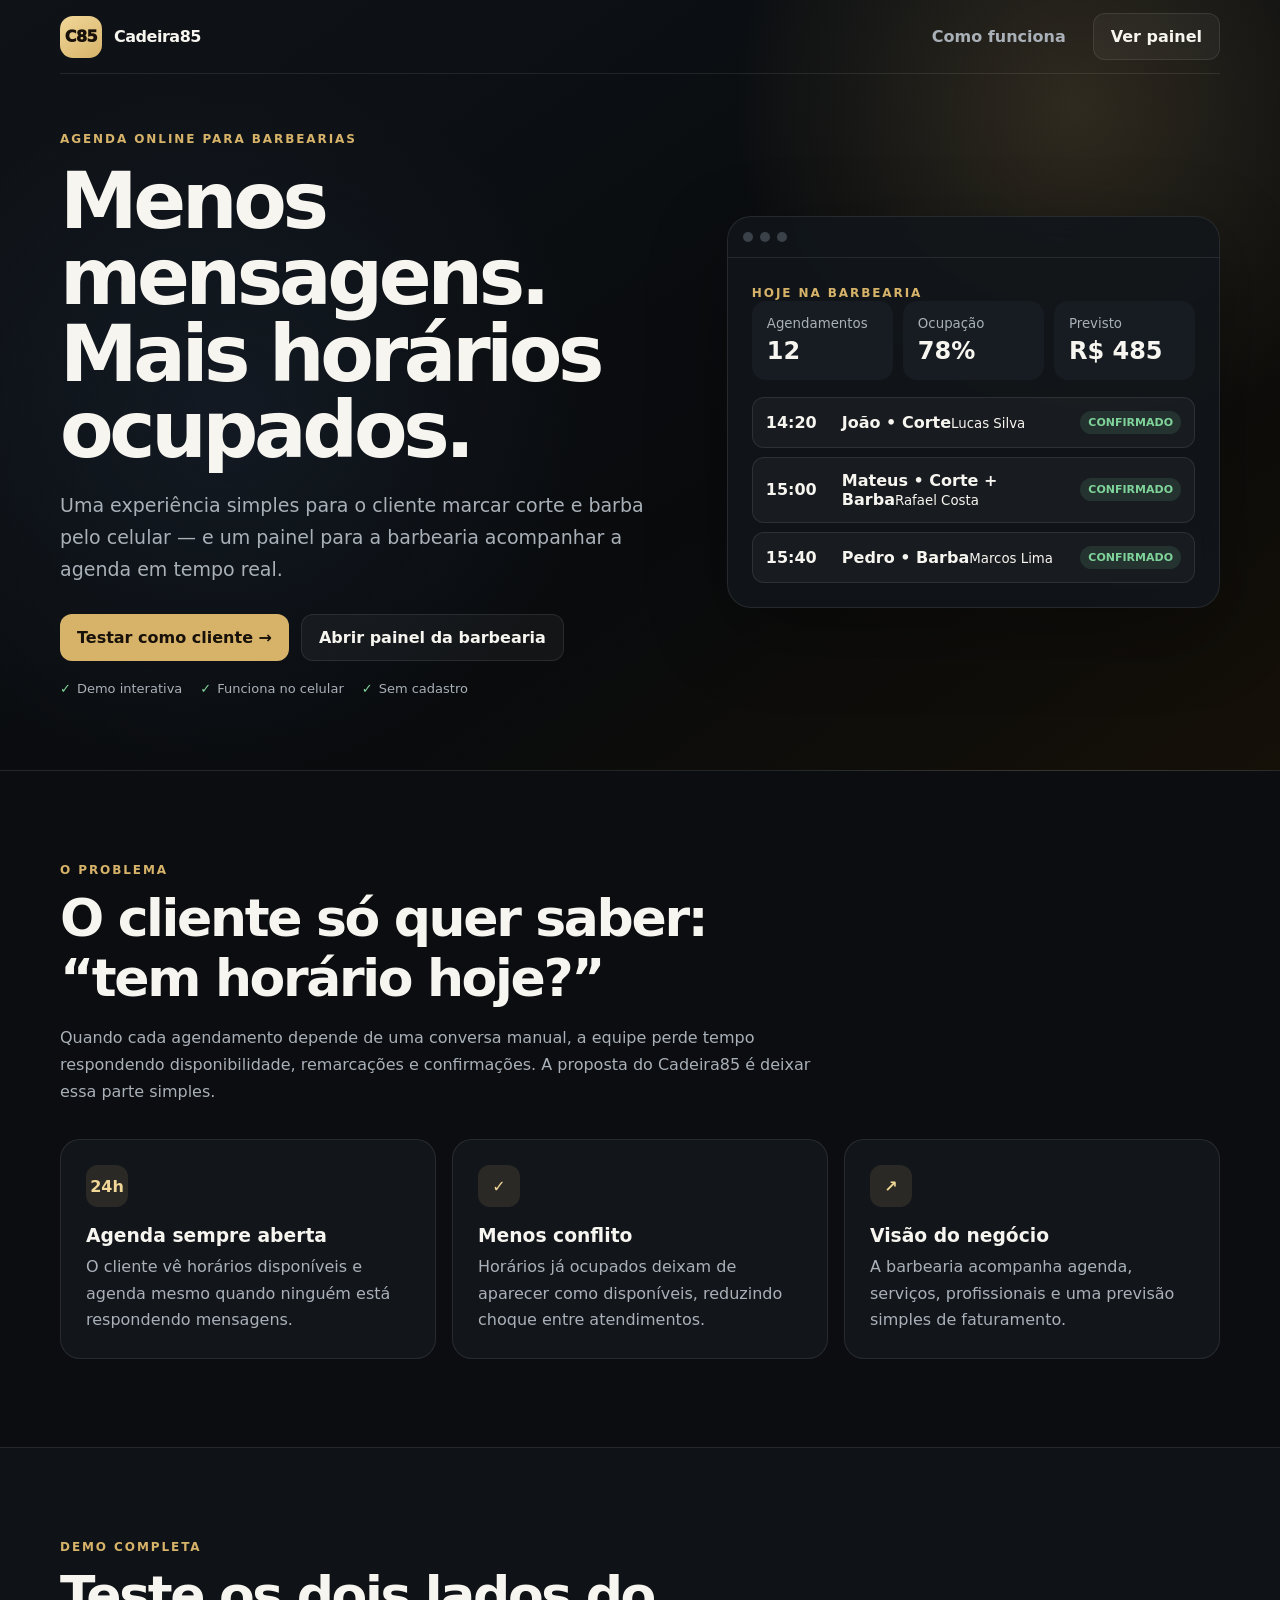
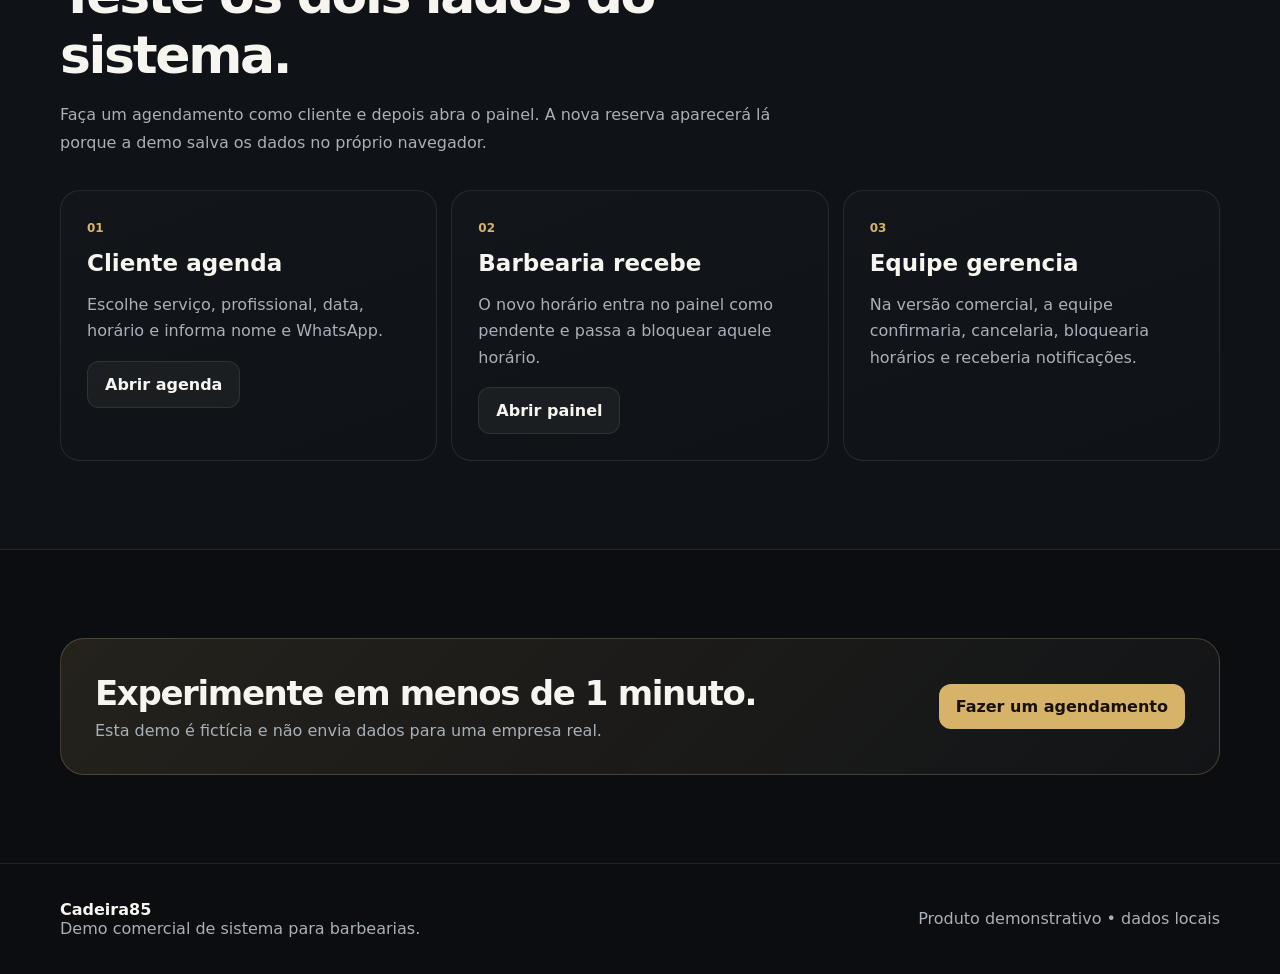
==== index.html @ 16b316a3 "Primeira versão da demo do cadeira85" ====
<!doctype html>
<html lang="pt-BR">
<head>
  <meta charset="utf-8"><meta name="viewport" content="width=device-width,initial-scale=1">
  <meta name="theme-color" content="#0b0d10"><title>Cadeira85 — Demo de agendamento para barbearias</title>
  <meta name="description" content="Demonstração de sistema de agendamento e gestão para barbearias.">
  <link rel="stylesheet" href="styles.css">
</head>
<body>
  <header class="hero">
    <nav class="topbar container">
      <a class="brand" href="index.html"><span class="brand-mark">C85</span><span>Cadeira85</span></a>
      <div class="nav-actions">
        <a class="btn btn-ghost desktop-only" href="#como-funciona">Como funciona</a>
        <a class="btn btn-secondary" href="painel.html">Ver painel</a>
      </div>
    </nav>
    <div class="hero-grid container">
      <div class="hero-copy">
        <span class="eyebrow">AGENDA ONLINE PARA BARBEARIAS</span>
        <h1>Menos mensagens. Mais horários ocupados.</h1>
        <p>Uma experiência simples para o cliente marcar corte e barba pelo celular — e um painel para a barbearia acompanhar a agenda em tempo real.</p>
        <div class="hero-ctas">
          <a class="btn btn-primary" href="agendar.html">Testar como cliente →</a>
          <a class="btn btn-secondary" href="painel.html">Abrir painel da barbearia</a>
        </div>
        <div class="microcopy"><span>Demo interativa</span><span>Funciona no celular</span><span>Sem cadastro</span></div>
      </div>
      <div class="mock-window" aria-label="Prévia do painel">
        <div class="window-head"><span class="dot"></span><span class="dot"></span><span class="dot"></span></div>
        <div class="mock-body">
          <span class="eyebrow">HOJE NA BARBEARIA</span>
          <div class="mock-kpis">
            <div class="mock-kpi"><small>Agendamentos</small><strong>12</strong></div>
            <div class="mock-kpi"><small>Ocupação</small><strong>78%</strong></div>
            <div class="mock-kpi"><small>Previsto</small><strong>R$ 485</strong></div>
          </div>
          <div class="mock-list">
            <div class="mock-row"><strong>14:20</strong><div><strong>João • Corte</strong><small>Lucas Silva</small></div><span class="pill">CONFIRMADO</span></div>
            <div class="mock-row"><strong>15:00</strong><div><strong>Mateus • Corte + Barba</strong><small>Rafael Costa</small></div><span class="pill">CONFIRMADO</span></div>
            <div class="mock-row"><strong>15:40</strong><div><strong>Pedro • Barba</strong><small>Marcos Lima</small></div><span class="pill">CONFIRMADO</span></div>
          </div>
        </div>
      </div>
    </div>
  </header>

  <main>
    <section class="section container">
      <div class="section-head"><span class="eyebrow">O PROBLEMA</span><h2>O cliente só quer saber: “tem horário hoje?”</h2><p>Quando cada agendamento depende de uma conversa manual, a equipe perde tempo respondendo disponibilidade, remarcações e confirmações. A proposta do Cadeira85 é deixar essa parte simples.</p></div>
      <div class="feature-grid">
        <article class="feature-card"><div class="feature-icon">24h</div><h3>Agenda sempre aberta</h3><p>O cliente vê horários disponíveis e agenda mesmo quando ninguém está respondendo mensagens.</p></article>
        <article class="feature-card"><div class="feature-icon">✓</div><h3>Menos conflito</h3><p>Horários já ocupados deixam de aparecer como disponíveis, reduzindo choque entre atendimentos.</p></article>
        <article class="feature-card"><div class="feature-icon">↗</div><h3>Visão do negócio</h3><p>A barbearia acompanha agenda, serviços, profissionais e uma previsão simples de faturamento.</p></article>
      </div>
    </section>

    <section class="section alt" id="como-funciona"><div class="container">
      <div class="section-head"><span class="eyebrow">DEMO COMPLETA</span><h2>Teste os dois lados do sistema.</h2><p>Faça um agendamento como cliente e depois abra o painel. A nova reserva aparecerá lá porque a demo salva os dados no próprio navegador.</p></div>
      <div class="steps">
        <article class="step-card"><span class="step-num">01</span><h3>Cliente agenda</h3><p>Escolhe serviço, profissional, data, horário e informa nome e WhatsApp.</p><a class="btn btn-secondary" href="agendar.html">Abrir agenda</a></article>
        <article class="step-card"><span class="step-num">02</span><h3>Barbearia recebe</h3><p>O novo horário entra no painel como pendente e passa a bloquear aquele horário.</p><a class="btn btn-secondary" href="painel.html">Abrir painel</a></article>
        <article class="step-card"><span class="step-num">03</span><h3>Equipe gerencia</h3><p>Na versão comercial, a equipe confirmaria, cancelaria, bloquearia horários e receberia notificações.</p></article>
      </div>
    </div></section>

    <section class="section container"><div class="cta-panel"><div><h2>Experimente em menos de 1 minuto.</h2><p>Esta demo é fictícia e não envia dados para uma empresa real.</p></div><a class="btn btn-primary" href="agendar.html">Fazer um agendamento</a></div></section>
  </main>
  <footer class="footer"><div class="container footer-row"><div><strong>Cadeira85</strong><div>Demo comercial de sistema para barbearias.</div></div><span>Produto demonstrativo • dados locais</span></div></footer>
</body>
</html>
---- styles.css ----
:root{
  --bg:#0b0d10; --panel:#12161b; --panel2:#171c22; --text:#f7f5ef; --muted:#a9b0b8;
  --accent:#d7b36a; --accent2:#f1d798; --success:#7fd39a; --danger:#ff8d8d; --line:rgba(255,255,255,.09);
  --shadow:0 24px 80px rgba(0,0,0,.3); --radius:20px;
}
*{box-sizing:border-box} html{scroll-behavior:smooth} body{margin:0;font-family:Inter,ui-sans-serif,system-ui,-apple-system,BlinkMacSystemFont,"Segoe UI",sans-serif;background:var(--bg);color:var(--text)}
a{color:inherit;text-decoration:none}button,input{font:inherit}.container{width:min(1160px,calc(100% - 32px));margin:auto}
.topbar{height:74px;display:flex;align-items:center;justify-content:space-between;border-bottom:1px solid var(--line);position:relative;z-index:4}
.brand{display:flex;gap:12px;align-items:center;font-weight:900;letter-spacing:-.03em}.brand-mark{width:42px;height:42px;border-radius:13px;display:grid;place-items:center;background:linear-gradient(145deg,var(--accent2),var(--accent));color:#17110a;font-weight:950}.nav-actions{display:flex;gap:10px;align-items:center}
.btn{border:0;border-radius:12px;padding:13px 17px;font-weight:800;cursor:pointer;transition:.18s ease;display:inline-flex;align-items:center;justify-content:center;gap:8px}.btn:hover{transform:translateY(-1px)}.btn-primary{background:var(--accent);color:#17110a}.btn-secondary{background:rgba(255,255,255,.045);border:1px solid var(--line);color:var(--text)}.btn-ghost{background:transparent;color:var(--muted)}.btn-danger{background:rgba(255,141,141,.12);color:#ffc1c1;border:1px solid rgba(255,141,141,.2)}.btn-small{padding:9px 12px;border-radius:10px;font-size:13px}.btn:disabled{opacity:.45;cursor:not-allowed;transform:none}
.hero{background:radial-gradient(circle at 84% 14%,rgba(215,179,106,.18),transparent 27%),radial-gradient(circle at 18% 55%,rgba(67,103,150,.13),transparent 32%),linear-gradient(145deg,#0f1318,#090b0d 60%,#151008);border-bottom:1px solid var(--line)}
.hero-grid{min-height:650px;display:grid;grid-template-columns:1.1fr .9fr;gap:64px;align-items:center;padding:54px 0 74px}.eyebrow{font-size:12px;letter-spacing:.16em;color:var(--accent);font-weight:900}.hero h1,.display-title{font-size:clamp(46px,6.6vw,78px);line-height:.98;letter-spacing:-.055em;margin:16px 0 20px;max-width:780px}.hero-copy p{font-size:19px;line-height:1.7;color:var(--muted);max-width:650px}.hero-ctas{display:flex;gap:12px;flex-wrap:wrap;margin-top:28px}.microcopy{display:flex;gap:18px;flex-wrap:wrap;color:var(--muted);font-size:13px;margin-top:20px}.microcopy span:before{content:'✓';color:var(--success);font-weight:900;margin-right:6px}
.mock-window{background:rgba(18,22,27,.88);border:1px solid var(--line);border-radius:24px;box-shadow:var(--shadow);overflow:hidden;backdrop-filter:blur(10px)}.window-head{display:flex;gap:7px;padding:15px;border-bottom:1px solid var(--line)}.dot{width:10px;height:10px;border-radius:50%;background:#3b4148}.mock-body{padding:24px}.mock-kpis{display:grid;grid-template-columns:repeat(3,1fr);gap:10px}.mock-kpi{padding:15px;background:var(--panel2);border-radius:14px}.mock-kpi small{color:var(--muted);display:block}.mock-kpi strong{font-size:24px;display:block;margin-top:6px}.mock-list{margin-top:17px;display:grid;gap:9px}.mock-row{display:grid;grid-template-columns:64px 1fr auto;gap:12px;align-items:center;padding:13px;background:rgba(255,255,255,.035);border:1px solid var(--line);border-radius:12px}.pill{font-size:11px;font-weight:900;border-radius:999px;padding:5px 8px;background:rgba(127,211,154,.12);color:var(--success)}
.section{padding:88px 0}.section.alt{background:#0f1216;border-top:1px solid var(--line);border-bottom:1px solid var(--line)}.section-head{max-width:760px;margin-bottom:34px}.section-head h2{font-size:clamp(32px,4.5vw,52px);letter-spacing:-.045em;margin:10px 0}.section-head p{color:var(--muted);line-height:1.7}.feature-grid{display:grid;grid-template-columns:repeat(3,1fr);gap:16px}.feature-card{background:var(--panel);border:1px solid var(--line);border-radius:var(--radius);padding:25px}.feature-icon{width:42px;height:42px;border-radius:12px;display:grid;place-items:center;background:rgba(215,179,106,.12);color:var(--accent2);font-weight:900}.feature-card h3{margin:18px 0 8px}.feature-card p{color:var(--muted);line-height:1.65;margin:0}.steps{display:grid;grid-template-columns:repeat(3,1fr);gap:14px}.step-card{padding:26px;border:1px solid var(--line);border-radius:var(--radius);background:linear-gradient(160deg,var(--panel),#0f1317)}.step-num{font-size:12px;color:var(--accent);font-weight:900}.step-card h3{font-size:23px;margin:14px 0 8px}.step-card p{color:var(--muted);line-height:1.65}.cta-panel{display:flex;align-items:center;justify-content:space-between;gap:30px;padding:34px;background:linear-gradient(135deg,rgba(215,179,106,.13),rgba(255,255,255,.03));border:1px solid rgba(215,179,106,.25);border-radius:24px}.cta-panel h2{margin:0 0 8px;font-size:34px;letter-spacing:-.04em}.cta-panel p{margin:0;color:var(--muted)}
.page-head{padding:40px 0 24px}.page-head h1{font-size:clamp(34px,5vw,52px);letter-spacing:-.045em;margin:9px 0}.page-head p{color:var(--muted);max-width:720px;line-height:1.6}
.booking-layout{display:grid;grid-template-columns:1fr 360px;gap:24px;align-items:start;padding-bottom:80px}.panel,.summary,.admin-card{background:var(--panel);border:1px solid var(--line);border-radius:var(--radius);box-shadow:var(--shadow)}.panel{padding:28px}.booking-step+.booking-step{border-top:1px solid var(--line);margin-top:30px;padding-top:28px}.step-title{display:flex;gap:11px;align-items:center;margin-bottom:16px}.step-title b{width:28px;height:28px;border-radius:50%;display:grid;place-items:center;background:var(--accent);color:#17110a}.step-title h2{font-size:18px;margin:0}.choice-grid{display:grid;grid-template-columns:repeat(2,1fr);gap:11px}.choice{border:1px solid transparent;background:var(--panel2);color:var(--text);border-radius:14px;padding:15px;text-align:left;cursor:pointer;transition:.16s}.choice:hover{border-color:rgba(215,179,106,.45)}.choice.active{border-color:var(--accent);box-shadow:0 0 0 2px rgba(215,179,106,.07) inset}.choice strong{display:block}.choice small{display:block;color:var(--muted);margin-top:6px;line-height:1.4}.choice .price{color:var(--accent2);font-weight:900;margin-top:10px}.barber-grid{display:grid;grid-template-columns:repeat(3,1fr);gap:11px}.barber{text-align:center}.avatar{width:55px;height:55px;border-radius:50%;display:grid;place-items:center;margin:0 auto 9px;background:#252b32;border:1px solid var(--line);color:var(--accent2);font-weight:900}.date-grid{display:grid;grid-template-columns:repeat(6,1fr);gap:9px}.date-choice{text-align:center;padding:12px 8px}.date-choice small{margin:0 0 5px}.time-grid{display:grid;grid-template-columns:repeat(5,1fr);gap:9px}.time-choice{text-align:center;padding:12px 8px}.choice.busy{opacity:.3;cursor:not-allowed;text-decoration:line-through}.input-grid{display:grid;grid-template-columns:1fr 1fr;gap:12px}.field label{display:block;font-size:13px;font-weight:800;margin-bottom:7px}.field input{width:100%;background:#0e1216;border:1px solid var(--line);color:var(--text);border-radius:12px;padding:13px;outline:none}.field input:focus{border-color:var(--accent)}.summary{position:sticky;top:18px;padding:24px}.summary h2{margin:7px 0 20px;font-size:24px}.summary-row{display:flex;justify-content:space-between;gap:20px;padding:13px 0;border-bottom:1px solid var(--line)}.summary-row span{color:var(--muted)}.summary-row strong{text-align:right}.summary-total{font-size:20px;border:0}.summary-total strong{color:var(--accent2)}.summary-note{font-size:12px;line-height:1.5;color:var(--muted);text-align:center;margin-top:12px}
.demo-banner{background:rgba(215,179,106,.09);border-bottom:1px solid rgba(215,179,106,.2);color:#e9d6b0;padding:10px 16px;text-align:center;font-size:13px}.footer{padding:36px 0;border-top:1px solid var(--line);color:var(--muted)}.footer-row{display:flex;justify-content:space-between;gap:25px;align-items:center}.footer strong{color:var(--text)}
.modal-backdrop{position:fixed;inset:0;z-index:30;background:rgba(0,0,0,.74);display:grid;place-items:center;padding:18px}.modal-backdrop[hidden]{display:none}.modal{width:min(480px,100%);background:#151a20;border:1px solid var(--line);border-radius:22px;padding:29px;text-align:center;box-shadow:var(--shadow)}.success-icon{width:64px;height:64px;border-radius:50%;display:grid;place-items:center;margin:0 auto 12px;background:rgba(127,211,154,.12);color:var(--success);font-size:28px;font-weight:900}.modal p{color:var(--muted);line-height:1.6}.modal-actions{display:grid;gap:9px;margin-top:20px}
.admin-shell{display:grid;grid-template-columns:230px 1fr;min-height:100vh}.sidebar{background:#0e1115;border-right:1px solid var(--line);padding:22px;position:sticky;top:0;height:100vh}.sidebar .brand{margin-bottom:35px}.side-nav{display:grid;gap:6px}.side-link{padding:11px 12px;border-radius:10px;color:var(--muted);font-weight:700}.side-link.active,.side-link:hover{background:rgba(255,255,255,.055);color:var(--text)}.admin-main{padding:28px}.admin-top{display:flex;justify-content:space-between;gap:20px;align-items:center;margin-bottom:24px}.admin-top h1{margin:0;font-size:31px;letter-spacing:-.035em}.admin-top p{margin:5px 0 0;color:var(--muted)}.kpi-grid{display:grid;grid-template-columns:repeat(4,1fr);gap:13px;margin-bottom:18px}.kpi{padding:20px;background:var(--panel);border:1px solid var(--line);border-radius:16px}.kpi span{font-size:13px;color:var(--muted)}.kpi strong{display:block;font-size:27px;margin-top:8px}.kpi small{display:block;margin-top:7px;color:var(--success)}.admin-grid{display:grid;grid-template-columns:1.5fr .8fr;gap:16px}.admin-card{padding:20px;box-shadow:none}.card-head{display:flex;align-items:center;justify-content:space-between;gap:15px;margin-bottom:15px}.card-head h2{font-size:18px;margin:0}.table-wrap{overflow:auto}table{border-collapse:collapse;width:100%;min-width:720px}th,td{text-align:left;padding:13px 10px;border-bottom:1px solid var(--line);font-size:13px}th{color:var(--muted);font-size:11px;text-transform:uppercase;letter-spacing:.08em}.status{font-size:11px;font-weight:900;border-radius:999px;padding:6px 8px;display:inline-block}.status.confirmado{background:rgba(127,211,154,.11);color:var(--success)}.status.pendente{background:rgba(215,179,106,.12);color:var(--accent2)}.status.cancelado{background:rgba(255,141,141,.1);color:var(--danger)}.actions{display:flex;gap:6px}.timeline{display:grid;gap:10px}.timeline-item{display:grid;grid-template-columns:52px 1fr;gap:12px;padding:13px;background:rgba(255,255,255,.035);border-radius:12px}.timeline-item time{font-weight:900;color:var(--accent2)}.timeline-item strong{display:block}.timeline-item small{display:block;color:var(--muted);margin-top:4px}.empty{padding:28px;text-align:center;color:var(--muted)}
.toast{position:fixed;right:18px;bottom:18px;background:#1b2229;border:1px solid var(--line);padding:13px 16px;border-radius:12px;box-shadow:var(--shadow);z-index:50}.toast[hidden]{display:none}
@media(max-width:920px){.hero-grid,.booking-layout,.admin-grid{grid-template-columns:1fr}.hero-grid{min-height:auto;padding:70px 0}.feature-grid,.steps{grid-template-columns:1fr 1fr}.summary{position:static}.admin-shell{display:block}.sidebar{height:auto;position:static;border-right:0;border-bottom:1px solid var(--line);padding:14px 16px}.sidebar .brand{margin:0}.side-nav{display:none}.admin-main{padding:20px 16px}.kpi-grid{grid-template-columns:1fr 1fr}}
@media(max-width:640px){.nav-actions .desktop-only{display:none}.hero h1,.display-title{font-size:45px}.feature-grid,.steps,.choice-grid,.barber-grid,.input-grid{grid-template-columns:1fr}.date-grid{grid-template-columns:repeat(3,1fr)}.time-grid{grid-template-columns:repeat(3,1fr)}.panel{padding:19px}.cta-panel,.footer-row,.admin-top{align-items:flex-start;flex-direction:column}.kpi-grid{grid-template-columns:1fr 1fr}.mock-kpis{grid-template-columns:1fr}.mock-row{grid-template-columns:54px 1fr}.mock-row .pill{display:none}}
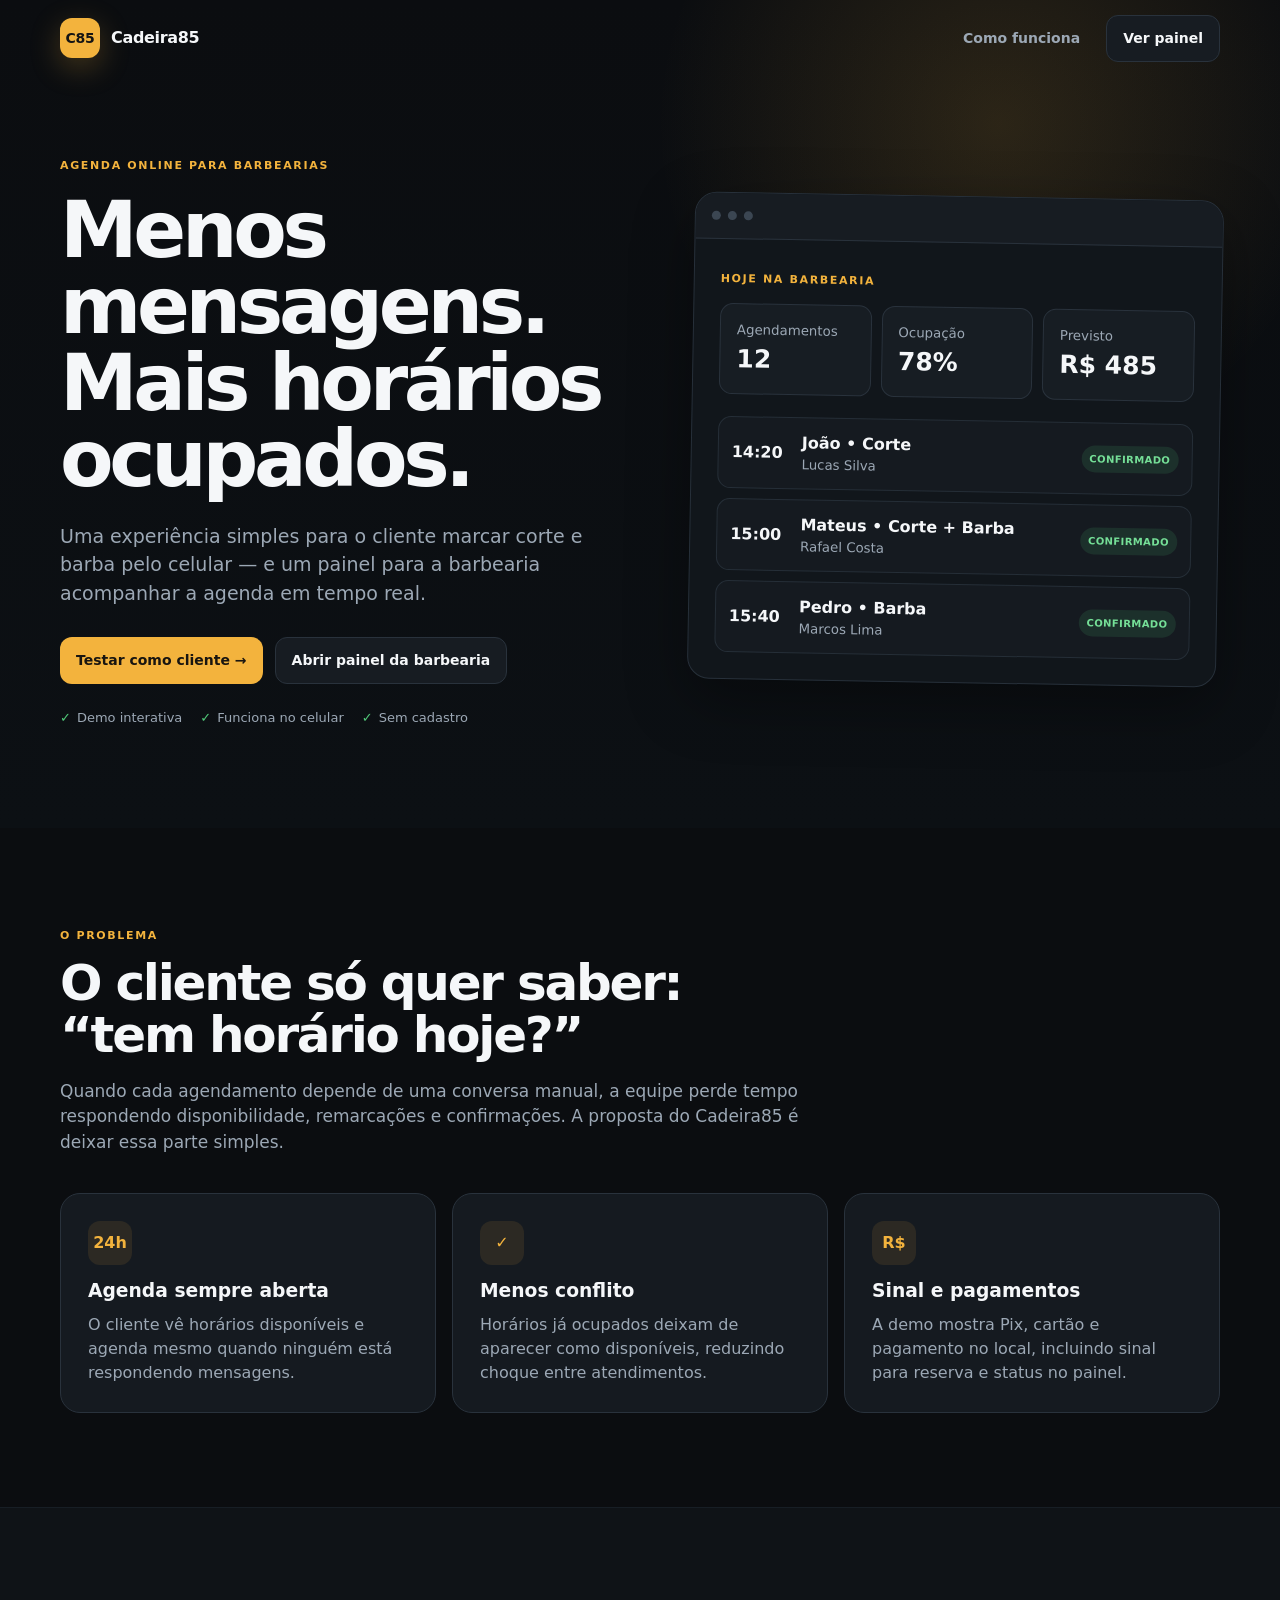
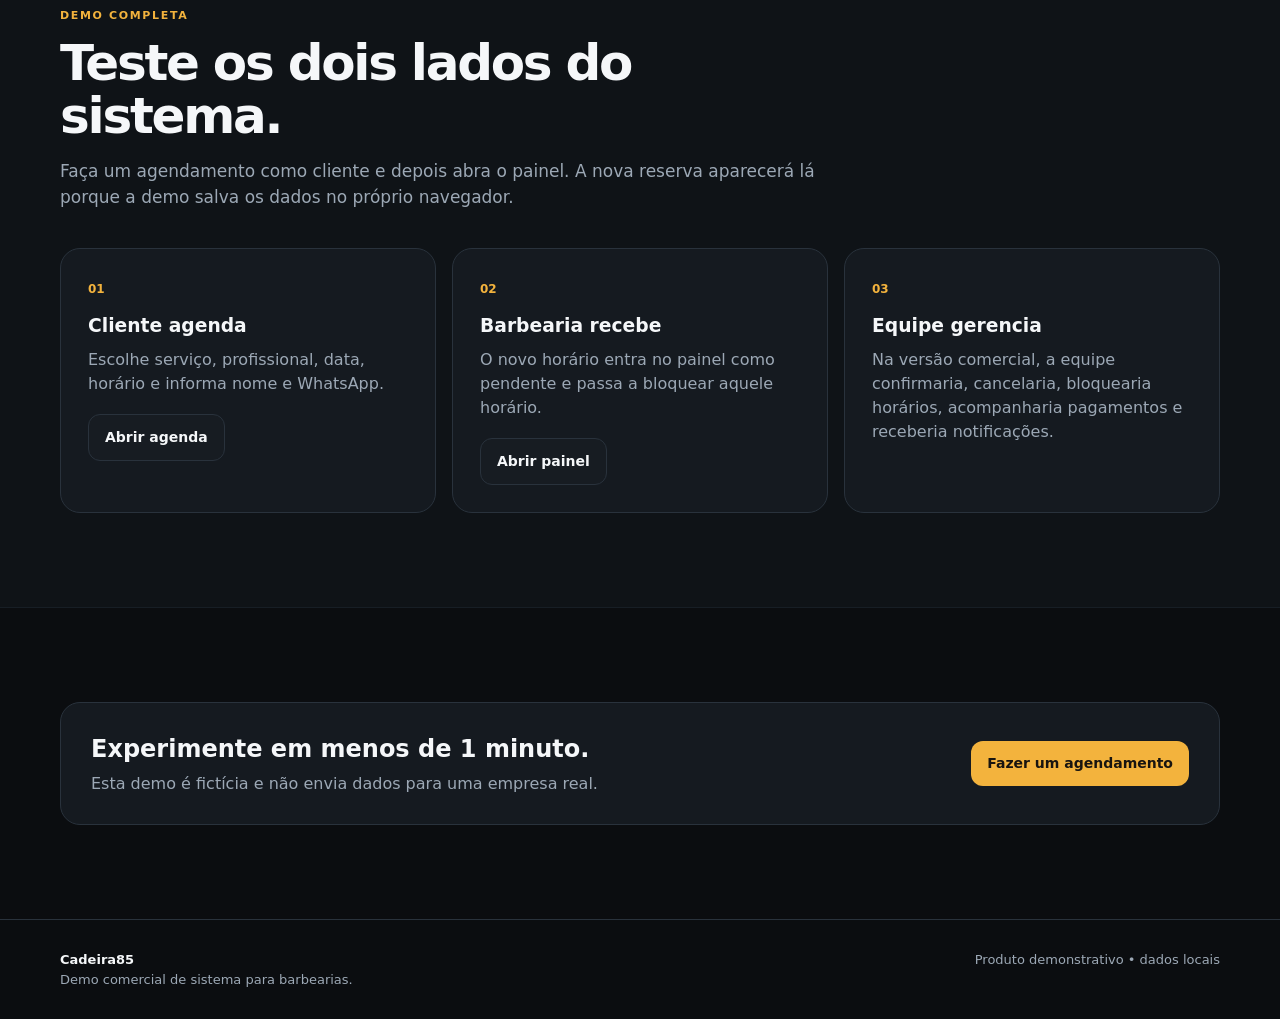
==== commit 07b8b174: "Adicionano simulação de métodos de pagamento" ====
--- a/index.html
+++ b/index.html
@@ -51,7 +51,7 @@
       <div class="feature-grid">
         <article class="feature-card"><div class="feature-icon">24h</div><h3>Agenda sempre aberta</h3><p>O cliente vê horários disponíveis e agenda mesmo quando ninguém está respondendo mensagens.</p></article>
         <article class="feature-card"><div class="feature-icon">✓</div><h3>Menos conflito</h3><p>Horários já ocupados deixam de aparecer como disponíveis, reduzindo choque entre atendimentos.</p></article>
-        <article class="feature-card"><div class="feature-icon">↗</div><h3>Visão do negócio</h3><p>A barbearia acompanha agenda, serviços, profissionais e uma previsão simples de faturamento.</p></article>
+        <article class="feature-card"><div class="feature-icon">R$</div><h3>Sinal e pagamentos</h3><p>A demo mostra Pix, cartão e pagamento no local, incluindo sinal para reserva e status no painel.</p></article>
       </div>
     </section>
 
@@ -60,7 +60,7 @@
       <div class="steps">
         <article class="step-card"><span class="step-num">01</span><h3>Cliente agenda</h3><p>Escolhe serviço, profissional, data, horário e informa nome e WhatsApp.</p><a class="btn btn-secondary" href="agendar.html">Abrir agenda</a></article>
         <article class="step-card"><span class="step-num">02</span><h3>Barbearia recebe</h3><p>O novo horário entra no painel como pendente e passa a bloquear aquele horário.</p><a class="btn btn-secondary" href="painel.html">Abrir painel</a></article>
-        <article class="step-card"><span class="step-num">03</span><h3>Equipe gerencia</h3><p>Na versão comercial, a equipe confirmaria, cancelaria, bloquearia horários e receberia notificações.</p></article>
+        <article class="step-card"><span class="step-num">03</span><h3>Equipe gerencia</h3><p>Na versão comercial, a equipe confirmaria, cancelaria, bloquearia horários, acompanharia pagamentos e receberia notificações.</p></article>
       </div>
     </div></section>
 
--- a/styles.css
+++ b/styles.css
@@ -1,22 +1,15 @@
 :root{
-  --bg:#0b0d10; --panel:#12161b; --panel2:#171c22; --text:#f7f5ef; --muted:#a9b0b8;
-  --accent:#d7b36a; --accent2:#f1d798; --success:#7fd39a; --danger:#ff8d8d; --line:rgba(255,255,255,.09);
-  --shadow:0 24px 80px rgba(0,0,0,.3); --radius:20px;
+  --bg:#0b0d10;--bg2:#11151a;--card:#151a20;--card2:#1b222a;--text:#f5f7f9;--muted:#9ca8b5;
+  --line:#29323c;--accent:#f3b33d;--accent2:#ffd37c;--success:#50c878;--danger:#ef6a6a;--info:#67b7ff;
+  --shadow:0 20px 60px rgba(0,0,0,.35);--radius:20px
 }
-*{box-sizing:border-box} html{scroll-behavior:smooth} body{margin:0;font-family:Inter,ui-sans-serif,system-ui,-apple-system,BlinkMacSystemFont,"Segoe UI",sans-serif;background:var(--bg);color:var(--text)}
-a{color:inherit;text-decoration:none}button,input{font:inherit}.container{width:min(1160px,calc(100% - 32px));margin:auto}
-.topbar{height:74px;display:flex;align-items:center;justify-content:space-between;border-bottom:1px solid var(--line);position:relative;z-index:4}
-.brand{display:flex;gap:12px;align-items:center;font-weight:900;letter-spacing:-.03em}.brand-mark{width:42px;height:42px;border-radius:13px;display:grid;place-items:center;background:linear-gradient(145deg,var(--accent2),var(--accent));color:#17110a;font-weight:950}.nav-actions{display:flex;gap:10px;align-items:center}
-.btn{border:0;border-radius:12px;padding:13px 17px;font-weight:800;cursor:pointer;transition:.18s ease;display:inline-flex;align-items:center;justify-content:center;gap:8px}.btn:hover{transform:translateY(-1px)}.btn-primary{background:var(--accent);color:#17110a}.btn-secondary{background:rgba(255,255,255,.045);border:1px solid var(--line);color:var(--text)}.btn-ghost{background:transparent;color:var(--muted)}.btn-danger{background:rgba(255,141,141,.12);color:#ffc1c1;border:1px solid rgba(255,141,141,.2)}.btn-small{padding:9px 12px;border-radius:10px;font-size:13px}.btn:disabled{opacity:.45;cursor:not-allowed;transform:none}
-.hero{background:radial-gradient(circle at 84% 14%,rgba(215,179,106,.18),transparent 27%),radial-gradient(circle at 18% 55%,rgba(67,103,150,.13),transparent 32%),linear-gradient(145deg,#0f1318,#090b0d 60%,#151008);border-bottom:1px solid var(--line)}
-.hero-grid{min-height:650px;display:grid;grid-template-columns:1.1fr .9fr;gap:64px;align-items:center;padding:54px 0 74px}.eyebrow{font-size:12px;letter-spacing:.16em;color:var(--accent);font-weight:900}.hero h1,.display-title{font-size:clamp(46px,6.6vw,78px);line-height:.98;letter-spacing:-.055em;margin:16px 0 20px;max-width:780px}.hero-copy p{font-size:19px;line-height:1.7;color:var(--muted);max-width:650px}.hero-ctas{display:flex;gap:12px;flex-wrap:wrap;margin-top:28px}.microcopy{display:flex;gap:18px;flex-wrap:wrap;color:var(--muted);font-size:13px;margin-top:20px}.microcopy span:before{content:'✓';color:var(--success);font-weight:900;margin-right:6px}
-.mock-window{background:rgba(18,22,27,.88);border:1px solid var(--line);border-radius:24px;box-shadow:var(--shadow);overflow:hidden;backdrop-filter:blur(10px)}.window-head{display:flex;gap:7px;padding:15px;border-bottom:1px solid var(--line)}.dot{width:10px;height:10px;border-radius:50%;background:#3b4148}.mock-body{padding:24px}.mock-kpis{display:grid;grid-template-columns:repeat(3,1fr);gap:10px}.mock-kpi{padding:15px;background:var(--panel2);border-radius:14px}.mock-kpi small{color:var(--muted);display:block}.mock-kpi strong{font-size:24px;display:block;margin-top:6px}.mock-list{margin-top:17px;display:grid;gap:9px}.mock-row{display:grid;grid-template-columns:64px 1fr auto;gap:12px;align-items:center;padding:13px;background:rgba(255,255,255,.035);border:1px solid var(--line);border-radius:12px}.pill{font-size:11px;font-weight:900;border-radius:999px;padding:5px 8px;background:rgba(127,211,154,.12);color:var(--success)}
-.section{padding:88px 0}.section.alt{background:#0f1216;border-top:1px solid var(--line);border-bottom:1px solid var(--line)}.section-head{max-width:760px;margin-bottom:34px}.section-head h2{font-size:clamp(32px,4.5vw,52px);letter-spacing:-.045em;margin:10px 0}.section-head p{color:var(--muted);line-height:1.7}.feature-grid{display:grid;grid-template-columns:repeat(3,1fr);gap:16px}.feature-card{background:var(--panel);border:1px solid var(--line);border-radius:var(--radius);padding:25px}.feature-icon{width:42px;height:42px;border-radius:12px;display:grid;place-items:center;background:rgba(215,179,106,.12);color:var(--accent2);font-weight:900}.feature-card h3{margin:18px 0 8px}.feature-card p{color:var(--muted);line-height:1.65;margin:0}.steps{display:grid;grid-template-columns:repeat(3,1fr);gap:14px}.step-card{padding:26px;border:1px solid var(--line);border-radius:var(--radius);background:linear-gradient(160deg,var(--panel),#0f1317)}.step-num{font-size:12px;color:var(--accent);font-weight:900}.step-card h3{font-size:23px;margin:14px 0 8px}.step-card p{color:var(--muted);line-height:1.65}.cta-panel{display:flex;align-items:center;justify-content:space-between;gap:30px;padding:34px;background:linear-gradient(135deg,rgba(215,179,106,.13),rgba(255,255,255,.03));border:1px solid rgba(215,179,106,.25);border-radius:24px}.cta-panel h2{margin:0 0 8px;font-size:34px;letter-spacing:-.04em}.cta-panel p{margin:0;color:var(--muted)}
-.page-head{padding:40px 0 24px}.page-head h1{font-size:clamp(34px,5vw,52px);letter-spacing:-.045em;margin:9px 0}.page-head p{color:var(--muted);max-width:720px;line-height:1.6}
-.booking-layout{display:grid;grid-template-columns:1fr 360px;gap:24px;align-items:start;padding-bottom:80px}.panel,.summary,.admin-card{background:var(--panel);border:1px solid var(--line);border-radius:var(--radius);box-shadow:var(--shadow)}.panel{padding:28px}.booking-step+.booking-step{border-top:1px solid var(--line);margin-top:30px;padding-top:28px}.step-title{display:flex;gap:11px;align-items:center;margin-bottom:16px}.step-title b{width:28px;height:28px;border-radius:50%;display:grid;place-items:center;background:var(--accent);color:#17110a}.step-title h2{font-size:18px;margin:0}.choice-grid{display:grid;grid-template-columns:repeat(2,1fr);gap:11px}.choice{border:1px solid transparent;background:var(--panel2);color:var(--text);border-radius:14px;padding:15px;text-align:left;cursor:pointer;transition:.16s}.choice:hover{border-color:rgba(215,179,106,.45)}.choice.active{border-color:var(--accent);box-shadow:0 0 0 2px rgba(215,179,106,.07) inset}.choice strong{display:block}.choice small{display:block;color:var(--muted);margin-top:6px;line-height:1.4}.choice .price{color:var(--accent2);font-weight:900;margin-top:10px}.barber-grid{display:grid;grid-template-columns:repeat(3,1fr);gap:11px}.barber{text-align:center}.avatar{width:55px;height:55px;border-radius:50%;display:grid;place-items:center;margin:0 auto 9px;background:#252b32;border:1px solid var(--line);color:var(--accent2);font-weight:900}.date-grid{display:grid;grid-template-columns:repeat(6,1fr);gap:9px}.date-choice{text-align:center;padding:12px 8px}.date-choice small{margin:0 0 5px}.time-grid{display:grid;grid-template-columns:repeat(5,1fr);gap:9px}.time-choice{text-align:center;padding:12px 8px}.choice.busy{opacity:.3;cursor:not-allowed;text-decoration:line-through}.input-grid{display:grid;grid-template-columns:1fr 1fr;gap:12px}.field label{display:block;font-size:13px;font-weight:800;margin-bottom:7px}.field input{width:100%;background:#0e1216;border:1px solid var(--line);color:var(--text);border-radius:12px;padding:13px;outline:none}.field input:focus{border-color:var(--accent)}.summary{position:sticky;top:18px;padding:24px}.summary h2{margin:7px 0 20px;font-size:24px}.summary-row{display:flex;justify-content:space-between;gap:20px;padding:13px 0;border-bottom:1px solid var(--line)}.summary-row span{color:var(--muted)}.summary-row strong{text-align:right}.summary-total{font-size:20px;border:0}.summary-total strong{color:var(--accent2)}.summary-note{font-size:12px;line-height:1.5;color:var(--muted);text-align:center;margin-top:12px}
-.demo-banner{background:rgba(215,179,106,.09);border-bottom:1px solid rgba(215,179,106,.2);color:#e9d6b0;padding:10px 16px;text-align:center;font-size:13px}.footer{padding:36px 0;border-top:1px solid var(--line);color:var(--muted)}.footer-row{display:flex;justify-content:space-between;gap:25px;align-items:center}.footer strong{color:var(--text)}
-.modal-backdrop{position:fixed;inset:0;z-index:30;background:rgba(0,0,0,.74);display:grid;place-items:center;padding:18px}.modal-backdrop[hidden]{display:none}.modal{width:min(480px,100%);background:#151a20;border:1px solid var(--line);border-radius:22px;padding:29px;text-align:center;box-shadow:var(--shadow)}.success-icon{width:64px;height:64px;border-radius:50%;display:grid;place-items:center;margin:0 auto 12px;background:rgba(127,211,154,.12);color:var(--success);font-size:28px;font-weight:900}.modal p{color:var(--muted);line-height:1.6}.modal-actions{display:grid;gap:9px;margin-top:20px}
-.admin-shell{display:grid;grid-template-columns:230px 1fr;min-height:100vh}.sidebar{background:#0e1115;border-right:1px solid var(--line);padding:22px;position:sticky;top:0;height:100vh}.sidebar .brand{margin-bottom:35px}.side-nav{display:grid;gap:6px}.side-link{padding:11px 12px;border-radius:10px;color:var(--muted);font-weight:700}.side-link.active,.side-link:hover{background:rgba(255,255,255,.055);color:var(--text)}.admin-main{padding:28px}.admin-top{display:flex;justify-content:space-between;gap:20px;align-items:center;margin-bottom:24px}.admin-top h1{margin:0;font-size:31px;letter-spacing:-.035em}.admin-top p{margin:5px 0 0;color:var(--muted)}.kpi-grid{display:grid;grid-template-columns:repeat(4,1fr);gap:13px;margin-bottom:18px}.kpi{padding:20px;background:var(--panel);border:1px solid var(--line);border-radius:16px}.kpi span{font-size:13px;color:var(--muted)}.kpi strong{display:block;font-size:27px;margin-top:8px}.kpi small{display:block;margin-top:7px;color:var(--success)}.admin-grid{display:grid;grid-template-columns:1.5fr .8fr;gap:16px}.admin-card{padding:20px;box-shadow:none}.card-head{display:flex;align-items:center;justify-content:space-between;gap:15px;margin-bottom:15px}.card-head h2{font-size:18px;margin:0}.table-wrap{overflow:auto}table{border-collapse:collapse;width:100%;min-width:720px}th,td{text-align:left;padding:13px 10px;border-bottom:1px solid var(--line);font-size:13px}th{color:var(--muted);font-size:11px;text-transform:uppercase;letter-spacing:.08em}.status{font-size:11px;font-weight:900;border-radius:999px;padding:6px 8px;display:inline-block}.status.confirmado{background:rgba(127,211,154,.11);color:var(--success)}.status.pendente{background:rgba(215,179,106,.12);color:var(--accent2)}.status.cancelado{background:rgba(255,141,141,.1);color:var(--danger)}.actions{display:flex;gap:6px}.timeline{display:grid;gap:10px}.timeline-item{display:grid;grid-template-columns:52px 1fr;gap:12px;padding:13px;background:rgba(255,255,255,.035);border-radius:12px}.timeline-item time{font-weight:900;color:var(--accent2)}.timeline-item strong{display:block}.timeline-item small{display:block;color:var(--muted);margin-top:4px}.empty{padding:28px;text-align:center;color:var(--muted)}
-.toast{position:fixed;right:18px;bottom:18px;background:#1b2229;border:1px solid var(--line);padding:13px 16px;border-radius:12px;box-shadow:var(--shadow);z-index:50}.toast[hidden]{display:none}
-@media(max-width:920px){.hero-grid,.booking-layout,.admin-grid{grid-template-columns:1fr}.hero-grid{min-height:auto;padding:70px 0}.feature-grid,.steps{grid-template-columns:1fr 1fr}.summary{position:static}.admin-shell{display:block}.sidebar{height:auto;position:static;border-right:0;border-bottom:1px solid var(--line);padding:14px 16px}.sidebar .brand{margin:0}.side-nav{display:none}.admin-main{padding:20px 16px}.kpi-grid{grid-template-columns:1fr 1fr}}
-@media(max-width:640px){.nav-actions .desktop-only{display:none}.hero h1,.display-title{font-size:45px}.feature-grid,.steps,.choice-grid,.barber-grid,.input-grid{grid-template-columns:1fr}.date-grid{grid-template-columns:repeat(3,1fr)}.time-grid{grid-template-columns:repeat(3,1fr)}.panel{padding:19px}.cta-panel,.footer-row,.admin-top{align-items:flex-start;flex-direction:column}.kpi-grid{grid-template-columns:1fr 1fr}.mock-kpis{grid-template-columns:1fr}.mock-row{grid-template-columns:54px 1fr}.mock-row .pill{display:none}}
+*{box-sizing:border-box}html{scroll-behavior:smooth}body{margin:0;background:var(--bg);color:var(--text);font-family:Inter,ui-sans-serif,system-ui,-apple-system,BlinkMacSystemFont,"Segoe UI",sans-serif;line-height:1.5}
+a{color:inherit;text-decoration:none}.container{width:min(1160px,calc(100% - 32px));margin:auto}.hero{min-height:720px;background:radial-gradient(circle at 78% 15%,rgba(243,179,61,.14),transparent 28%),linear-gradient(180deg,#0b0d10,#0c1014)}
+.topbar{height:76px;display:flex;align-items:center;justify-content:space-between}.brand{display:flex;gap:11px;align-items:center;font-weight:850;letter-spacing:-.02em}.brand-mark{display:grid;place-items:center;width:40px;height:40px;border-radius:12px;background:var(--accent);color:#141414;font-size:14px;box-shadow:0 9px 30px rgba(243,179,61,.25)}.nav-actions{display:flex;gap:10px;align-items:center}.btn{appearance:none;border:0;border-radius:12px;padding:12px 16px;font-weight:750;cursor:pointer;display:inline-flex;align-items:center;justify-content:center;gap:8px;transition:.2s transform,.2s background,.2s border-color;font-size:14px}.btn:hover{transform:translateY(-1px)}.btn-primary{background:var(--accent);color:#181510}.btn-primary:hover{background:var(--accent2)}.btn-secondary{background:#171c22;color:var(--text);border:1px solid var(--line)}.btn-ghost{background:transparent;color:var(--muted)}.btn-small{padding:9px 12px;font-size:13px}.btn-danger{background:rgba(239,106,106,.12);color:#ff9b9b;border:1px solid rgba(239,106,106,.25)}button:disabled{opacity:.45;cursor:not-allowed;transform:none!important}
+.hero-grid{display:grid;grid-template-columns:1.03fr .97fr;gap:70px;align-items:center;padding:76px 0 100px}.hero-copy h1{font-size:clamp(44px,6.6vw,78px);letter-spacing:-.055em;line-height:.98;margin:16px 0 24px;max-width:720px}.hero-copy>p{font-size:19px;color:var(--muted);max-width:650px}.eyebrow{font-size:11px;font-weight:900;letter-spacing:.15em;color:var(--accent)}.hero-ctas{display:flex;gap:12px;flex-wrap:wrap;margin:30px 0 24px}.microcopy{display:flex;gap:18px;color:var(--muted);font-size:13px;flex-wrap:wrap}.microcopy span:before{content:'✓';color:var(--success);margin-right:6px}
+.mock-window{background:#11161b;border:1px solid #27303a;border-radius:22px;box-shadow:var(--shadow);overflow:hidden;transform:rotate(1deg)}.window-head{height:46px;background:#171c22;border-bottom:1px solid var(--line);display:flex;align-items:center;gap:7px;padding:0 16px}.dot{width:9px;height:9px;border-radius:50%;background:#3b4652}.mock-body{padding:26px}.mock-kpis{display:grid;grid-template-columns:repeat(3,1fr);gap:10px;margin:14px 0 22px}.mock-kpi{padding:16px;background:#171d23;border:1px solid var(--line);border-radius:13px}.mock-kpi small,.mock-row small{display:block;color:var(--muted)}.mock-kpi strong{font-size:25px}.mock-list{display:grid;gap:10px}.mock-row{display:grid;grid-template-columns:58px 1fr auto;align-items:center;gap:12px;background:#151a20;padding:13px;border-radius:13px;border:1px solid #252e37}.pill,.status-badge{font-size:10px;font-weight:850;letter-spacing:.04em;padding:6px 8px;border-radius:999px;background:rgba(80,200,120,.12);color:#75df97;white-space:nowrap}.pill.pending,.status-badge.pending{background:rgba(243,179,61,.13);color:#ffd37c}.status-badge.cancelled{background:rgba(239,106,106,.12);color:#ff9a9a}.status-badge.payment{background:rgba(103,183,255,.12);color:#8dcbff}
+.section{padding:94px 0}.section.alt{background:#0f1317;border-top:1px solid #171e25;border-bottom:1px solid #171e25}.section-head{max-width:760px;margin-bottom:38px}.section-head h2,.page-head h1{font-size:clamp(34px,4vw,50px);letter-spacing:-.045em;line-height:1.05;margin:11px 0 14px}.section-head p,.page-head p{color:var(--muted);font-size:17px}.feature-grid,.steps{display:grid;grid-template-columns:repeat(3,1fr);gap:16px}.feature-card,.step-card,.panel,.summary,.admin-card,.kpi,.cta-panel{background:var(--card);border:1px solid var(--line);border-radius:var(--radius)}.feature-card,.step-card{padding:27px}.feature-card h3,.step-card h3{margin:12px 0 8px}.feature-card p,.step-card p{color:var(--muted);margin:0}.feature-icon{width:44px;height:44px;border-radius:12px;display:grid;place-items:center;background:rgba(243,179,61,.1);color:var(--accent);font-weight:900}.step-num{font-size:12px;color:var(--accent);font-weight:900}.step-card .btn{margin-top:18px}.cta-panel{padding:28px 30px;display:flex;align-items:center;justify-content:space-between;gap:20px}.cta-panel h2{margin:0 0 5px}.cta-panel p{color:var(--muted);margin:0}.footer{border-top:1px solid var(--line);padding:30px 0;color:var(--muted);font-size:13px}.footer-row{display:flex;justify-content:space-between;gap:30px}.footer strong{color:var(--text)}
+.demo-banner{padding:9px 14px;text-align:center;background:#2d230f;color:#f5cf7b;border-bottom:1px solid #5b471e;font-size:12px;font-weight:700}.page-head{padding:56px 0 28px}.booking-layout{display:grid;grid-template-columns:minmax(0,1fr) 355px;gap:22px;align-items:start;padding-bottom:80px}.panel{padding:8px 28px}.booking-step{padding:26px 0;border-bottom:1px solid var(--line)}.booking-step:last-child{border-bottom:0}.step-title{display:flex;align-items:center;gap:11px;margin-bottom:17px}.step-title b{width:29px;height:29px;border-radius:9px;background:rgba(243,179,61,.11);color:var(--accent);display:grid;place-items:center;font-size:13px}.step-title h2{font-size:20px;margin:0}.choice-grid{display:grid;grid-template-columns:repeat(2,1fr);gap:10px}.choice,.barber-choice,.date-choice,.time-choice,.payment-choice{border:1px solid var(--line);background:#11161b;color:var(--text);border-radius:14px;padding:14px;text-align:left;cursor:pointer;transition:.16s}.choice:hover,.barber-choice:hover,.date-choice:hover,.time-choice:hover,.payment-choice:hover{border-color:#465461}.choice.selected,.barber-choice.selected,.date-choice.selected,.time-choice.selected,.payment-choice.selected{border-color:var(--accent);box-shadow:0 0 0 2px rgba(243,179,61,.11);background:#1a1914}.choice strong,.payment-choice strong{display:block;margin-bottom:3px}.choice small,.payment-choice small{color:var(--muted)}.choice .price{display:block;color:var(--accent);font-weight:850;margin-top:6px}.barber-grid{display:grid;grid-template-columns:repeat(3,1fr);gap:10px}.barber-choice{text-align:center}.avatar{width:48px;height:48px;border-radius:50%;background:#222b34;margin:0 auto 9px;display:grid;place-items:center;font-weight:900;color:var(--accent)}.barber-choice small{color:var(--muted);display:block}.date-grid{display:grid;grid-template-columns:repeat(5,1fr);gap:8px}.date-choice{text-align:center;padding:12px 7px}.date-choice span{display:block;color:var(--muted);font-size:11px;text-transform:uppercase}.date-choice strong{display:block;font-size:18px}.time-grid{display:grid;grid-template-columns:repeat(4,1fr);gap:8px}.time-choice{text-align:center;padding:11px}.time-choice:disabled{opacity:.3;cursor:not-allowed}.input-grid{display:grid;grid-template-columns:1fr 1fr;gap:12px}.field label{font-size:12px;font-weight:800;display:block;margin-bottom:7px}.field input{width:100%;border:1px solid var(--line);background:#10151a;color:var(--text);border-radius:12px;padding:13px 14px;outline:none}.field input:focus{border-color:var(--accent)}.payment-grid{display:grid;grid-template-columns:repeat(3,1fr);gap:10px}.payment-choice{position:relative}.payment-tag{position:absolute;top:8px;right:8px;font-size:9px;border-radius:999px;padding:3px 6px;background:rgba(80,200,120,.13);color:#7dde9a;font-weight:850}.summary{position:sticky;top:18px;padding:24px}.summary h2{margin:8px 0 19px}.summary-row{display:flex;justify-content:space-between;gap:20px;padding:11px 0;border-bottom:1px solid var(--line);font-size:13px}.summary-row span{color:var(--muted)}.summary-row strong{text-align:right}.summary-total{font-size:16px;border-bottom:0;padding-top:16px}.summary-paynow{background:#10151a;border-radius:12px;padding:12px;margin-top:10px;border:1px solid var(--line)}.summary-paynow strong{color:var(--accent)}.summary-note{color:var(--muted);font-size:11px;line-height:1.45;margin-bottom:0}.modal-backdrop{position:fixed;inset:0;background:rgba(0,0,0,.72);display:grid;place-items:center;padding:20px;z-index:50}.modal-backdrop[hidden]{display:none}.modal{width:min(520px,100%);background:#151b21;border:1px solid var(--line);border-radius:22px;padding:28px;box-shadow:var(--shadow);max-height:90vh;overflow:auto}.modal h2{margin:10px 0 6px}.modal>p{color:var(--muted)}.success-icon{width:50px;height:50px;border-radius:50%;display:grid;place-items:center;background:rgba(80,200,120,.13);color:#76df98;font-size:25px;font-weight:900}.modal-actions{display:flex;gap:10px;margin-top:22px;flex-wrap:wrap}.payment-modal-head{display:flex;justify-content:space-between;gap:16px;align-items:start}.payment-amount{font-size:28px;font-weight:900;color:var(--accent)}.fake-qr{width:190px;height:190px;background:#fff;padding:12px;border-radius:12px;margin:20px auto;display:grid;grid-template-columns:repeat(15,1fr);gap:1px}.fake-qr i{background:#fff}.fake-qr i.on{background:#111}.pix-code{width:100%;white-space:nowrap;overflow:hidden;text-overflow:ellipsis;background:#10151a;border:1px solid var(--line);padding:12px;border-radius:10px;color:var(--muted);font-family:monospace}.safe-note{font-size:11px;color:var(--muted);border-left:3px solid var(--info);padding:8px 10px;background:rgba(103,183,255,.06);margin:14px 0}.card-grid{display:grid;grid-template-columns:1fr 1fr;gap:11px}.card-grid .full{grid-column:1/-1}
+.admin-shell{min-height:100vh;display:grid;grid-template-columns:230px 1fr}.sidebar{background:#101419;border-right:1px solid var(--line);padding:24px 18px;position:sticky;top:0;height:100vh}.side-nav{display:grid;gap:5px;margin-top:28px}.side-link{padding:11px 12px;border-radius:10px;color:var(--muted);font-size:13px}.side-link.active,.side-link:hover{background:#171d23;color:var(--text)}.admin-main{padding:28px;min-width:0}.admin-top{display:flex;justify-content:space-between;align-items:center;gap:20px;margin-bottom:24px}.admin-top h1{font-size:30px;margin:0}.admin-top p{color:var(--muted);margin:4px 0 0}.kpi-grid{display:grid;grid-template-columns:repeat(4,1fr);gap:12px;margin-bottom:18px}.kpi{padding:19px}.kpi span,.kpi small{display:block;color:var(--muted);font-size:12px}.kpi strong{font-size:27px;display:block;margin:5px 0}.admin-grid{display:grid;grid-template-columns:minmax(0,1.6fr) minmax(260px,.4fr);gap:16px}.admin-card{padding:21px;min-width:0}.card-head{display:flex;justify-content:space-between;gap:12px;align-items:center;margin-bottom:16px}.card-head h2{margin:4px 0 0;font-size:20px}.table-wrap{overflow-x:auto}table{border-collapse:collapse;width:100%;min-width:850px}th{text-align:left;color:var(--muted);font-size:10px;text-transform:uppercase;letter-spacing:.06em;padding:10px;border-bottom:1px solid var(--line)}td{padding:11px 10px;border-bottom:1px solid #222a32;font-size:12px}.action-row{display:flex;gap:6px}.icon-btn{border:1px solid var(--line);background:#11161b;color:var(--text);border-radius:8px;padding:7px 8px;cursor:pointer;font-size:11px}.timeline{display:grid;gap:9px}.timeline-item{display:grid;grid-template-columns:48px 1fr;gap:10px;align-items:start}.timeline-time{font-weight:850;color:var(--accent);font-size:12px}.timeline-body{border-left:2px solid #2a333d;padding-left:11px;padding-bottom:10px}.timeline-body strong{display:block;font-size:12px}.timeline-body small{color:var(--muted)}.empty{color:var(--muted);padding:24px 0;text-align:center}.toast{position:fixed;right:20px;bottom:20px;background:#202831;border:1px solid #36414c;color:#fff;padding:12px 15px;border-radius:12px;box-shadow:var(--shadow);font-size:13px}
+@media(max-width:950px){.hero-grid,.booking-layout,.admin-grid{grid-template-columns:1fr}.mock-window{transform:none}.summary{position:static}.kpi-grid{grid-template-columns:repeat(2,1fr)}.admin-shell{grid-template-columns:1fr}.sidebar{display:none}.admin-main{padding:18px}.admin-main .demo-banner{margin:-18px -18px 22px!important}.feature-grid,.steps{grid-template-columns:1fr}.hero{min-height:auto}.hero-grid{padding-top:40px}.payment-grid{grid-template-columns:1fr}}
+@media(max-width:650px){.container{width:min(100% - 22px,1160px)}.desktop-only{display:none}.topbar{height:68px}.brand span:last-child{display:none}.hero-grid{gap:35px;padding-bottom:60px}.hero-copy h1{font-size:44px}.mock-kpis{grid-template-columns:1fr}.mock-row{grid-template-columns:48px 1fr}.mock-row .pill{grid-column:2}.section{padding:64px 0}.booking-layout{padding-bottom:50px}.panel{padding:2px 15px}.choice-grid,.input-grid,.barber-grid{grid-template-columns:1fr 1fr}.date-grid{grid-template-columns:repeat(3,1fr)}.time-grid{grid-template-columns:repeat(3,1fr)}.summary{padding:19px}.admin-top{align-items:flex-start;flex-direction:column}.kpi-grid{grid-template-columns:1fr 1fr}.cta-panel,.footer-row{align-items:flex-start;flex-direction:column}.card-grid{grid-template-columns:1fr}.card-grid .full{grid-column:auto}}
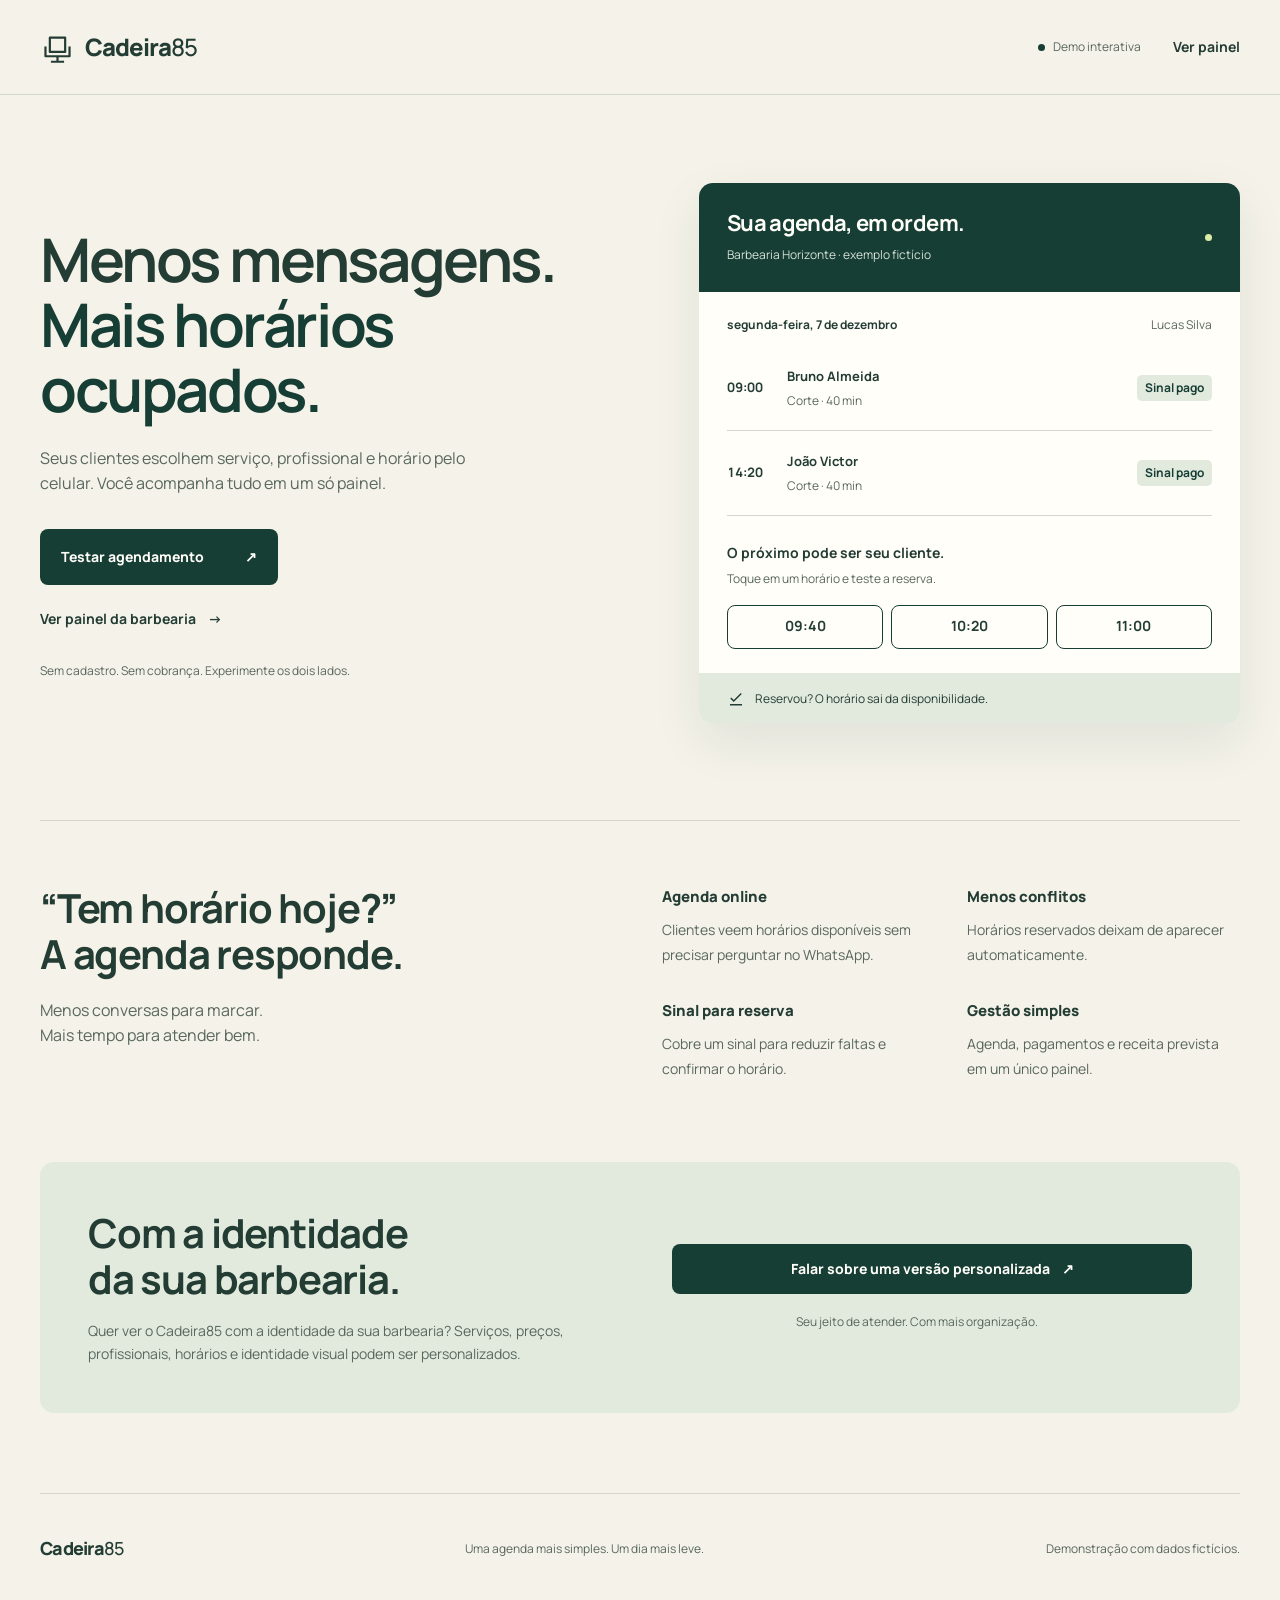
==== commit 9e07667e: "WIP: progresso parcial do redesign Cadeira85" ====
--- a/index.html
+++ b/index.html
@@ -1,71 +1,30 @@
 <!doctype html>
 <html lang="pt-BR">
 <head>
-  <meta charset="utf-8"><meta name="viewport" content="width=device-width,initial-scale=1">
-  <meta name="theme-color" content="#0b0d10"><title>Cadeira85 — Demo de agendamento para barbearias</title>
-  <meta name="description" content="Demonstração de sistema de agendamento e gestão para barbearias.">
+  <meta charset="utf-8">
+  <meta name="viewport" content="width=device-width, initial-scale=1">
+  <meta name="theme-color" content="#173e35">
+  <meta name="description" content="Cadeira85: agendamento e gestão para barbearias. Teste a demonstração interativa, sem cadastro e sem cobranças.">
+  <title>Menos mensagens. Mais horários ocupados — Cadeira85</title>
+  <link rel="icon" href="assets/favicon.svg" type="image/svg+xml">
+  <link rel="preload" href="assets/fonts/manrope.ttf" as="font" type="font/ttf" crossorigin>
   <link rel="stylesheet" href="styles.css">
 </head>
-<body>
-  <header class="hero">
-    <nav class="topbar container">
-      <a class="brand" href="index.html"><span class="brand-mark">C85</span><span>Cadeira85</span></a>
-      <div class="nav-actions">
-        <a class="btn btn-ghost desktop-only" href="#como-funciona">Como funciona</a>
-        <a class="btn btn-secondary" href="painel.html">Ver painel</a>
-      </div>
-    </nav>
-    <div class="hero-grid container">
-      <div class="hero-copy">
-        <span class="eyebrow">AGENDA ONLINE PARA BARBEARIAS</span>
-        <h1>Menos mensagens. Mais horários ocupados.</h1>
-        <p>Uma experiência simples para o cliente marcar corte e barba pelo celular — e um painel para a barbearia acompanhar a agenda em tempo real.</p>
-        <div class="hero-ctas">
-          <a class="btn btn-primary" href="agendar.html">Testar como cliente →</a>
-          <a class="btn btn-secondary" href="painel.html">Abrir painel da barbearia</a>
-        </div>
-        <div class="microcopy"><span>Demo interativa</span><span>Funciona no celular</span><span>Sem cadastro</span></div>
-      </div>
-      <div class="mock-window" aria-label="Prévia do painel">
-        <div class="window-head"><span class="dot"></span><span class="dot"></span><span class="dot"></span></div>
-        <div class="mock-body">
-          <span class="eyebrow">HOJE NA BARBEARIA</span>
-          <div class="mock-kpis">
-            <div class="mock-kpi"><small>Agendamentos</small><strong>12</strong></div>
-            <div class="mock-kpi"><small>Ocupação</small><strong>78%</strong></div>
-            <div class="mock-kpi"><small>Previsto</small><strong>R$ 485</strong></div>
-          </div>
-          <div class="mock-list">
-            <div class="mock-row"><strong>14:20</strong><div><strong>João • Corte</strong><small>Lucas Silva</small></div><span class="pill">CONFIRMADO</span></div>
-            <div class="mock-row"><strong>15:00</strong><div><strong>Mateus • Corte + Barba</strong><small>Rafael Costa</small></div><span class="pill">CONFIRMADO</span></div>
-            <div class="mock-row"><strong>15:40</strong><div><strong>Pedro • Barba</strong><small>Marcos Lima</small></div><span class="pill">CONFIRMADO</span></div>
-          </div>
-        </div>
-      </div>
-    </div>
-  </header>
-
-  <main>
-    <section class="section container">
-      <div class="section-head"><span class="eyebrow">O PROBLEMA</span><h2>O cliente só quer saber: “tem horário hoje?”</h2><p>Quando cada agendamento depende de uma conversa manual, a equipe perde tempo respondendo disponibilidade, remarcações e confirmações. A proposta do Cadeira85 é deixar essa parte simples.</p></div>
-      <div class="feature-grid">
-        <article class="feature-card"><div class="feature-icon">24h</div><h3>Agenda sempre aberta</h3><p>O cliente vê horários disponíveis e agenda mesmo quando ninguém está respondendo mensagens.</p></article>
-        <article class="feature-card"><div class="feature-icon">✓</div><h3>Menos conflito</h3><p>Horários já ocupados deixam de aparecer como disponíveis, reduzindo choque entre atendimentos.</p></article>
-        <article class="feature-card"><div class="feature-icon">R$</div><h3>Sinal e pagamentos</h3><p>A demo mostra Pix, cartão e pagamento no local, incluindo sinal para reserva e status no painel.</p></article>
-      </div>
-    </section>
-
-    <section class="section alt" id="como-funciona"><div class="container">
-      <div class="section-head"><span class="eyebrow">DEMO COMPLETA</span><h2>Teste os dois lados do sistema.</h2><p>Faça um agendamento como cliente e depois abra o painel. A nova reserva aparecerá lá porque a demo salva os dados no próprio navegador.</p></div>
-      <div class="steps">
-        <article class="step-card"><span class="step-num">01</span><h3>Cliente agenda</h3><p>Escolhe serviço, profissional, data, horário e informa nome e WhatsApp.</p><a class="btn btn-secondary" href="agendar.html">Abrir agenda</a></article>
-        <article class="step-card"><span class="step-num">02</span><h3>Barbearia recebe</h3><p>O novo horário entra no painel como pendente e passa a bloquear aquele horário.</p><a class="btn btn-secondary" href="painel.html">Abrir painel</a></article>
-        <article class="step-card"><span class="step-num">03</span><h3>Equipe gerencia</h3><p>Na versão comercial, a equipe confirmaria, cancelaria, bloquearia horários, acompanharia pagamentos e receberia notificações.</p></article>
-      </div>
-    </div></section>
-
-    <section class="section container"><div class="cta-panel"><div><h2>Experimente em menos de 1 minuto.</h2><p>Esta demo é fictícia e não envia dados para uma empresa real.</p></div><a class="btn btn-primary" href="agendar.html">Fazer um agendamento</a></div></section>
-  </main>
-  <footer class="footer"><div class="container footer-row"><div><strong>Cadeira85</strong><div>Demo comercial de sistema para barbearias.</div></div><span>Produto demonstrativo • dados locais</span></div></footer>
-</body>
-</html>
+<body class="landing"><a class="skip-link" href="#main">Pular para o conteúdo</a><header class="site-header"><nav class="container nav" aria-label="Navegação principal"><a class="brand" href="index.html" aria-label="Cadeira85, início"><svg class="brand-mark" viewBox="0 0 32 32" fill="none" aria-hidden="true"><path d="M9 7h14v13H9zM5 15v9h22v-9M16 24v5M10 29h12" stroke="currentColor" stroke-width="2" stroke-linejoin="round"/></svg>Cadeira<span>85</span></a><div class="nav-end"><span class="demo-label">Demo interativa</span><a class="text-link" href="painel.html">Ver painel</a></div></nav></header><main id="main">
+<section class="container hero">
+  <div class="hero-copy"><h1>Menos mensagens.<br><span>Mais horários ocupados.</span></h1>
+  <p>Seus clientes escolhem serviço, profissional e horário pelo celular. Você acompanha tudo em um só painel.</p>
+  <div class="hero-actions"><a class="btn primary" href="agendar.html">Testar agendamento <span aria-hidden="true">↗</span></a><a class="text-link" href="painel.html">Ver painel da barbearia <span aria-hidden="true">→</span></a></div>
+  <p class="fine-print">Sem cadastro. Sem cobrança. Experimente os dois lados.</p></div>
+  <section class="agenda-preview" aria-label="Prévia interativa da agenda">
+    <div class="preview-heading"><div><h2>Sua agenda, em ordem.</h2><p><span data-business>Barbearia Horizonte</span> · exemplo fictício</p></div><span class="live-dot" aria-hidden="true"></span></div>
+    <div class="preview-date"><strong id="previewDate">Próximos horários</strong><span>Lucas Silva</span></div>
+    <div id="previewBookings"><div class="preview-entry"><time>14:20</time><div><strong>João Victor</strong><span>Corte · 40 min</span></div><span class="badge signal_paid">Sinal pago</span></div>
+    <div class="preview-entry"><time>15:40</time><div><strong>Bruno Almeida</strong><span>Corte + Barba · 60 min</span></div><span class="badge confirmed">Confirmado</span></div>
+    </div><div class="preview-available"><div><strong>O próximo pode ser seu cliente.</strong><p>Toque em um horário e teste a reserva.</p></div><div id="previewSlots" class="preview-slots"></div></div>
+    <div class="preview-footer"><svg viewBox="0 0 24 24" fill="none" aria-hidden="true"><path d="m5 12 4 4L19 6M4 21h16" stroke="currentColor" stroke-width="2"/></svg>Reservou? O horário sai da disponibilidade.</div>
+  </section>
+</section>
+<section class="benefits container" aria-labelledby="benefitsTitle"><div class="benefits-intro"><h2 id="benefitsTitle">“Tem horário hoje?”<br>A agenda responde.</h2><p>Menos conversas para marcar.<br>Mais tempo para atender bem.</p></div><dl class="benefit-list"><div><dt>Agenda online</dt><dd>Clientes veem horários disponíveis sem precisar perguntar no WhatsApp.</dd></div><div><dt>Menos conflitos</dt><dd>Horários reservados deixam de aparecer automaticamente.</dd></div><div><dt>Sinal para reserva</dt><dd>Cobre um sinal para reduzir faltas e confirmar o horário.</dd></div><div><dt>Gestão simples</dt><dd>Agenda, pagamentos e receita prevista em um único painel.</dd></div></dl></section>
+<section class="container commercial"><div><h2>Com a identidade<br>da sua barbearia.</h2><p>Quer ver o Cadeira85 com a identidade da sua barbearia? Serviços, preços, profissionais, horários e identidade visual podem ser personalizados.</p></div><div class="commercial-action"><button class="btn primary" id="contactBtn">Falar sobre uma versão personalizada <span aria-hidden="true">↗</span></button><p>Seu jeito de atender. Com mais organização.</p><p id="contactNotice" class="notice" role="status" hidden>O contato comercial ainda não foi configurado nesta demonstração. Fale com quem compartilhou este link com você.</p></div></section>
+</main><footer class="container footer"><a class="brand" href="index.html">Cadeira<span>85</span></a><span>Uma agenda mais simples. Um dia mais leve.</span><small>Demonstração com dados fictícios.</small></footer><div id="toast" class="toast" role="status" hidden></div><script type="module" src="landing.js"></script></body></html>
--- a/styles.css
+++ b/styles.css
@@ -1,15 +1,1347 @@
-:root{
-  --bg:#0b0d10;--bg2:#11151a;--card:#151a20;--card2:#1b222a;--text:#f5f7f9;--muted:#9ca8b5;
-  --line:#29323c;--accent:#f3b33d;--accent2:#ffd37c;--success:#50c878;--danger:#ef6a6a;--info:#67b7ff;
-  --shadow:0 20px 60px rgba(0,0,0,.35);--radius:20px
+@font-face {
+  font-family:Manrope;
+  src:url('assets/fonts/manrope.ttf') format('truetype');
+  font-weight:200 800;
+  font-display:swap}
+
+:root {
+  --paper:#f4f2e9;
+  --surface:#fffef9;
+  --ink:#233c34;
+  --muted:#59675d;
+  --green:#173e35;
+  --green-hover:#265448;
+  --soft-green:#e2eade;
+  --line:#d4d8cc;
+  --lime:#dceba5;
+  --rust:#8e472a;
+  --warning-bg:#f8e9cd;
+  --danger:#a13030;
+  --danger-bg:#fbe9e5;
+  --white:#fffef9;
+  --radius:14px;
+  --small-radius:8px;
+  --shadow:0 18px 50px #173e3515;
+  --space-1:4px;
+  --space-2:8px;
+  --space-3:12px;
+  --space-4:16px;
+  --space-5:24px;
+  --space-6:32px;
+  --space-7:48px;
+  --space-8:64px;
+  --space-9:96px;
+  --font-body:Manrope,sans-serif;
+  --font-small:.75rem;
+  --font-body-size:1rem;
+  --ease:cubic-bezier(.16,1,.3,1);
+  color-scheme:light}
+
+* {
+  box-sizing:border-box}
+body {
+  margin:0;
+  background:var(--paper);
+  color:var(--ink);
+  font-family:var(--font-body);
+  font-size:var(--space-4);
+  line-height:1.6;
+  -webkit-font-smoothing:antialiased}
+button,input,select {
+  font:inherit}
+button,a,input,select,summary {
+  -webkit-tap-highlight-color:transparent}
+button,a {
+  touch-action:manipulation}
+a {
+  color:inherit;
+  text-decoration:none}
+button {
+  color:inherit}
+button:not(:disabled),summary {
+  cursor:pointer}
+button:disabled {
+  cursor:not-allowed}
+button {
+  border:0}
+h1,h2,h3,p {
+  margin:0}
+h1,h2,h3 {
+  line-height:1.16;
+  letter-spacing:-.03em;
+  text-wrap:balance}
+h1 {
+  font-size:2.25rem}
+h2 {
+  font-size:1.5rem}
+h3 {
+  font-size:1rem}
+p {
+  max-width:70ch}
+svg {
+  display:block;
+  width:var(--space-5);
+  height:var(--space-5);
+  flex-shrink:0}
+::selection {
+  background:var(--green);
+  color:var(--white)}
+:focus-visible {
+  outline:3px solid var(--rust);
+  outline-offset:4px}
+input {
+  caret-color:var(--green)}
+html {
+  scrollbar-color:var(--muted) var(--paper);
+  scroll-padding-top:var(--space-5)}
+a {
+  text-underline-offset:5px}
+[hidden] {
+  display:none!important}
+.container {
+  width:min(1200px,calc(100% - var(--space-8)));
+  margin-inline:auto}
+.site-header {
+  border-bottom:1px solid var(--line)}
+.nav {
+  display:flex;
+  align-items:center;
+  justify-content:space-between;
+  gap:20px;
+  min-height:94px}
+.brand {
+  display:inline-flex;
+  min-height:44px;
+  align-items:center;
+  font-size:1.5rem;
+  font-weight:800;
+  letter-spacing:-.04em;
+  white-space:nowrap}
+.brand>span {
+  font-weight:500}
+.brand-mark {
+  width:35px;
+  height:35px;
+  margin-right:10px}
+.nav-end {
+  display:flex;
+  align-items:center;
+  gap:var(--space-6)}
+.demo-label {
+  font-size:var(--font-small);
+  color:var(--muted);
+  display:flex;
+  gap:var(--space-2);
+  align-items:center}
+.demo-label:before,.live-dot {
+  content:'';
+  width:7px;
+  height:7px;
+  border-radius:50%;
+  background:var(--green);
+  flex-shrink:0}
+.text-link {
+  display:inline-flex;
+  gap:var(--space-3);
+  align-items:center;
+  min-height:44px;
+  background:transparent;
+  padding:0;
+  font-weight:700;
+  font-size:.875rem}
+.text-link:hover {
+  text-decoration:underline}
+.btn {
+  display:inline-flex;
+  align-items:center;
+  justify-content:center;
+  gap:20px;
+  min-height:50px;
+  padding:13px 21px;
+  border-radius:var(--small-radius);
+  font-size:.875rem;
+  font-weight:750;
+  line-height:1.5;
+  text-align:center;
+  transition:background-color .18s var(--ease),transform .18s var(--ease)}
+.btn:active {
+  transform:translateY(1px)}
+.primary {
+  background:var(--green);
+  color:var(--white)}
+.primary:hover {
+  background:var(--green-hover)}
+.secondary {
+  background:transparent;
+  border:1px solid var(--line)}
+.secondary:hover {
+  background:var(--soft-green)}
+.danger {
+  background:var(--danger);
+  color:var(--white)}
+.btn:disabled {
+  background:var(--line);
+  color:var(--muted)}
+.skip-link {
+  clip-path:inset(50%);
+  width:1px;
+  height:1px;
+  overflow:hidden;
+  position:fixed;
+  left:var(--space-4);
+  top:-80px;
+  z-index:100;
+  background:var(--white);
+  padding:var(--space-3)}
+.skip-link:focus {
+  clip-path:none;
+  width:auto;
+  height:auto;
+  overflow:visible;
+  top:var(--space-3)}
+.fine-print,.demo-note {
+  font-size:var(--font-small);
+  color:var(--muted)}
+.notice {
+  padding:var(--space-4);
+  background:var(--soft-green);
+  border-radius:var(--small-radius);
+  font-size:.875rem;
+  line-height:1.6;
+  margin-block:var(--space-4);
+  overflow-wrap:anywhere}
+.notice.error {
+  background:var(--danger-bg);
+  color:var(--danger)}
+.footer {
+  display:flex;
+  align-items:center;
+  justify-content:space-between;
+  gap:var(--space-5);
+  border-top:1px solid var(--line);
+  padding-block:var(--space-6);
+  color:var(--muted);
+  font-size:var(--font-small)}
+.footer .brand {
+  font-size:1.125rem;
+  color:var(--ink)}
+.footer small {
+  font-size:inherit}
+.toast {
+  position:fixed;
+  bottom:var(--space-5);
+  left:50%;
+  transform:translateX(-50%);
+  max-width:calc(100% - var(--space-6));
+  width:max-content;
+  background:var(--green);
+  color:var(--white);
+  padding:14px 22px;
+  border-radius:var(--small-radius);
+  box-shadow:var(--shadow);
+  z-index:100;
+  font-size:.875rem}
+
+/* Landing: the agenda is the demonstration, not decorative imagery. */
+.hero {
+  display:grid;
+  grid-template-columns:1.1fr 1fr;
+  align-items:center;
+  gap:var(--space-8);
+  padding-block:88px var(--space-9)}
+.hero h1 {
+  font-size:clamp(2.75rem,4.7vw,4.5rem);
+  line-height:1.08;
+  font-weight:650;
+  letter-spacing:-.04em}
+.hero h1 span {
+  color:var(--green)}
+.hero-copy>p {
+  font-size:1rem;
+  max-width:45ch;
+  margin-top:var(--space-5);
+  color:var(--muted)}
+.hero-actions {
+  display:flex;
+  align-items:flex-start;
+  flex-direction:column;
+  gap:var(--space-3);
+  margin-top:var(--space-6)}
+.hero-actions .primary {
+  min-width:238px;
+  justify-content:space-between;
+  min-height:56px}
+.hero-copy>.fine-print {
+  font-size:var(--font-small);
+  margin-top:20px}
+.agenda-preview {
+  background:var(--surface);
+  border-radius:var(--radius);
+  box-shadow:var(--shadow);
+  overflow:hidden}
+.preview-heading {
+  padding:28px;
+  background:var(--green);
+  color:var(--white);
+  display:flex;
+  justify-content:space-between;
+  align-items:center;
+  gap:var(--space-4)}
+.preview-heading h2 {
+  font-size:1.375rem}
+.preview-heading p {
+  font-size:var(--font-small);
+  color:#d5e2d7;
+  margin-top:var(--space-2)}
+.preview-heading .live-dot {
+  background:var(--lime)}
+.preview-date {
+  display:flex;
+  justify-content:space-between;
+  gap:var(--space-4);
+  padding:23px 28px var(--space-3);
+  font-size:var(--font-small)}
+.preview-date span {
+  color:var(--muted)}
+.preview-empty {
+  padding:20px 28px;
+  font-size:.875rem}
+.preview-entry {
+  margin:0 28px;
+  display:grid;
+  grid-template-columns:44px 1fr auto;
+  gap:var(--space-4);
+  align-items:center;
+  padding:20px 0;
+  border-bottom:1px solid var(--line);
+  font-size:.8125rem}
+.preview-entry time {
+  font-variant-numeric:tabular-nums;
+  font-weight:700}
+.preview-entry div>span {
+  display:block;
+  color:var(--muted);
+  font-size:var(--font-small);
+  margin-top:4px}
+.preview-available {
+  padding:var(--space-5) 28px}
+.preview-available strong {
+  font-size:.875rem}
+.preview-available p {
+  font-size:var(--font-small);
+  color:var(--muted);
+  margin-top:4px}
+.preview-slots {
+  display:flex;
+  gap:var(--space-2);
+  margin-top:var(--space-4)}
+.preview-slots a {
+  min-height:44px;
+  display:grid;
+  place-items:center;
+  flex:1;
+  border:1px solid var(--green);
+  border-radius:var(--small-radius);
+  font-size:.875rem;
+  font-weight:700}
+.preview-slots a:hover {
+  background:var(--green);
+  color:var(--white)}
+.preview-footer {
+  padding:var(--space-4) 28px;
+  display:flex;
+  align-items:center;
+  gap:10px;
+  background:var(--soft-green);
+  font-size:var(--font-small)}
+.preview-footer svg {
+  width:18px;
+  height:18px}
+.benefits {
+  border-top:1px solid var(--line);
+  display:grid;
+  grid-template-columns:1fr 1.1fr;
+  gap:var(--space-9);
+  padding-block:var(--space-8) 80px}
+.benefits h2 {
+  font-size:2.5rem}
+.benefits-intro p {
+  margin-top:20px;
+  color:var(--muted)}
+.benefit-list {
+  margin:0;
+  display:grid;
+  grid-template-columns:1fr 1fr;
+  gap:var(--space-6)}
+.benefit-list dt {
+  font-weight:800;
+  margin-bottom:var(--space-2);
+  font-size:.9375rem}
+.benefit-list dd {
+  margin:0;
+  font-size:.875rem;
+  color:var(--muted);
+  line-height:1.8}
+.commercial {
+  background:var(--soft-green);
+  padding:var(--space-7);
+  display:grid;
+  grid-template-columns:1fr 1fr;
+  gap:var(--space-8);
+  align-items:center;
+  margin-bottom:80px;
+  border-radius:var(--radius)}
+.commercial h2 {
+  font-size:2.5rem}
+.commercial p {
+  font-size:.875rem;
+  margin-top:18px;
+  color:var(--muted)}
+.commercial-action>.btn {
+  width:100%;
+  gap:var(--space-3)}
+.commercial-action>p {
+  font-size:var(--font-small);
+  text-align:center}
+
+/* Shared scheduling primitives */
+.badge {
+  display:inline-flex;
+  align-items:center;
+  gap:5px;
+  width:fit-content;
+  border-radius:5px;
+  padding:4px var(--space-2);
+  line-height:1.5;
+  font-size:var(--font-small);
+  font-weight:700;
+  white-space:nowrap}
+.confirmed,.signal_paid,.paid {
+  background:var(--soft-green);
+  color:var(--green)}
+.pending {
+  background:var(--warning-bg);
+  color:#794610}
+.cancelled {
+  background:var(--danger-bg);
+  color:var(--danger)}
+.completed,.local {
+  background:#eaece5;
+  color:#4b594d}
+.field {
+  display:grid;
+  gap:var(--space-2)}
+.field label {
+  font-size:.8125rem;
+  font-weight:750}
+.field input,.field select,select {
+  width:100%;
+  min-height:50px;
+  padding:var(--space-3) 14px;
+  border:1px solid var(--line);
+  border-radius:var(--small-radius);
+  background:var(--surface);
+  color:var(--ink);
+  min-width:0}
+.field input::placeholder {
+  color:var(--muted)}
+.field small {
+  font-size:var(--font-small);
+  color:var(--muted)}
+.field input[aria-invalid=true] {
+  border-color:var(--danger)}
+.field-error {
+  color:var(--danger)!important}
+.form-fields {
+  display:grid;
+  gap:var(--space-5)}
+.choice-list {
+  display:grid;
+  gap:var(--space-3)}
+.choice {
+  position:relative;
+  display:flex;
+  align-items:center;
+  gap:var(--space-4);
+  text-align:left;
+  padding:20px;
+  border:1px solid var(--line);
+  border-radius:var(--small-radius);
+  background:var(--surface);
+  width:100%;
+  min-height:90px;
+  transition:background-color .18s var(--ease),border-color .18s var(--ease)}
+.choice:hover {
+  background:var(--paper);
+  border-color:var(--muted)}
+.choice[aria-pressed=true] {
+  border-color:var(--green);
+  background:var(--soft-green)}
+.choice:after {
+  content:'';
+  width:19px;
+  height:19px;
+  border:1px solid var(--muted);
+  border-radius:50%;
+  margin-left:auto;
+  flex-shrink:0}
+.choice[aria-pressed=true]:after {
+  border:6px solid var(--green);
+  background:var(--white)}
+.choice-main {
+  display:block;
+  flex:1;
+  min-width:0}
+.choice strong {
+  font-size:.9375rem;
+  display:block}
+.choice small {
+  font-size:var(--font-small);
+  color:var(--muted);
+  display:block;
+  margin-top:4px}
+.choice .price {
+  font-size:.9375rem;
+  font-weight:800;
+  white-space:nowrap}
+.avatar {
+  width:var(--space-7);
+  height:var(--space-7);
+  border-radius:50%;
+  background:var(--soft-green);
+  color:var(--green);
+  display:grid;
+  place-items:center;
+  font-size:.8125rem;
+  font-weight:800;
+  flex-shrink:0}
+.choice:nth-child(2) .avatar {
+  background:#eee2d1;
+  color:#73512f}
+.choice:nth-child(3) .avatar {
+  background:#e3e6ed;
+  color:#47576d}
+.availability {
+  color:var(--green)!important}
+.booking-main {
+  max-width:1040px;
+  padding-block:40px var(--space-8)}
+.shop-heading {
+  display:flex;
+  align-items:center;
+  gap:var(--space-4)}
+.shop-avatar {
+  height:56px;
+  width:56px;
+  display:grid;
+  place-items:center;
+  background:var(--green);
+  color:var(--white);
+  font-size:1.75rem;
+  border-radius:var(--small-radius);
+  flex-shrink:0}
+.shop-heading h1 {
+  font-size:1.5rem}
+.shop-heading p {
+  font-size:var(--font-small);
+  color:var(--muted);
+  margin-top:5px}
+.booking-main>.demo-note {
+  margin-top:20px}
+.booking-layout {
+  display:grid;
+  grid-template-columns:minmax(0,1fr) 300px;
+  gap:var(--space-6);
+  align-items:start;
+  margin-top:var(--space-5)}
+.booking-sheet {
+  background:var(--surface);
+  border:1px solid var(--line);
+  border-radius:var(--radius);
+  padding:28px}
+.progress {
+  list-style:none;
+  padding:0;
+  margin:0;
+  display:flex;
+  gap:5px}
+.progress li {
+  flex:1;
+  height:4px;
+  background:var(--line);
+  border-radius:2px}
+.progress li.current,.progress li.done {
+  background:var(--green)}
+.step-heading {
+  margin-block:28px var(--space-5)}
+.step-count {
+  font-size:var(--font-small);
+  color:var(--muted);
+  margin-bottom:var(--space-2)}
+.step-heading h2 {
+  font-size:1.75rem}
+.step-heading>p:last-child {
+  font-size:.8125rem;
+  color:var(--muted);
+  margin-top:var(--space-3)}
+.step-actions {
+  display:flex;
+  justify-content:space-between;
+  gap:var(--space-4);
+  margin-top:28px;
+  padding-top:var(--space-5);
+  border-top:1px solid var(--line)}
+.step-actions .primary {
+  margin-left:auto;
+  min-width:155px}
+.booking-summary {
+  position:sticky;
+  top:var(--space-5);
+  border-top:2px solid var(--green);
+  padding-top:20px}
+.booking-summary summary {
+  font-size:1rem;
+  font-weight:750;
+  list-style-position:inside;
+  min-height:44px}
+.booking-summary summary>span {
+  display:block;
+  font-size:var(--font-small);
+  color:var(--muted);
+  font-weight:500;
+  margin-top:4px}
+.summary-help {
+  font-size:var(--font-small);
+  color:var(--muted);
+  margin-top:20px}
+.summary-rows {
+  margin:var(--space-4) 0 0}
+.summary-rows>div {
+  display:flex;
+  justify-content:space-between;
+  gap:20px;
+  padding-block:11px;
+  border-bottom:1px solid var(--line);
+  font-size:var(--font-small)}
+.summary-rows dt {
+  color:var(--muted);
+  flex-shrink:0}
+.summary-rows dd {
+  margin:0;
+  text-align:right;
+  font-weight:700;
+  overflow-wrap:anywhere}
+.summary-rows .total {
+  font-size:1rem;
+  padding-block:var(--space-4)}
+.summary-rows .total dt {
+  color:var(--ink);
+  font-weight:800}
+.summary-rows .pay-now {
+  color:var(--green)}
+.date-grid {
+  display:grid;
+  grid-template-columns:repeat(4,1fr);
+  gap:10px}
+.date-choice,.time-choice {
+  border:1px solid var(--line);
+  background:var(--surface);
+  border-radius:var(--small-radius);
+  min-height:54px;
+  padding:10px 5px;
+  font-size:.8125rem;
+  text-align:center}
+.date-choice strong {
+  display:block;
+  font-size:1.125rem}
+.date-choice span,.date-choice small {
+  display:block;
+  font-size:var(--font-small)}
+.date-choice[aria-pressed=true],.time-choice[aria-pressed=true] {
+  background:var(--green);
+  color:var(--white);
+  border-color:var(--green)}
+.date-choice:hover:not(:disabled),.time-choice:hover:not(:disabled) {
+  border-color:var(--green)}
+.date-choice:disabled,.time-choice:disabled {
+  background:#eceee6;
+  color:#70776c;
+  border-style:dashed}
+.date-choice:disabled strong,.time-choice:disabled>span {
+  text-decoration:line-through}
+.time-choice small {
+  display:block;
+  font-size:var(--font-small)}
+.time-grid {
+  display:grid;
+  grid-template-columns:repeat(4,1fr);
+  gap:10px}
+.date-context {
+  font-size:.875rem;
+  font-weight:700;
+  margin-bottom:var(--space-4)}
+.payment-info {
+  margin-top:20px}
+.payment-info h3 {
+  font-size:1rem}
+.payment-info>p {
+  font-size:.8125rem;
+  margin-top:var(--space-2);
+  color:var(--muted)}
+.payment-amount {
+  display:block;
+  font-size:2rem;
+  font-weight:800;
+  margin-block:var(--space-3)}
+.qr-demo {
+  display:grid;
+  grid-template-columns:repeat(15,1fr);
+  gap:2px;
+  padding:14px;
+  width:150px;
+  height:150px;
+  position:relative;
+  background:var(--white);
+  margin:20px auto;
+  border:1px solid var(--line)}
+.qr-demo i {
+  background:var(--green)}
+.qr-demo i:nth-child(3n),.qr-demo i:nth-child(7n) {
+  background:var(--white)}
+.qr-demo:after {
+  content:'DEMO';
+  position:absolute;
+  inset:55px var(--space-3) auto;
+  padding:5px;
+  background:var(--white);
+  color:var(--green);
+  text-align:center;
+  font-weight:800;
+  letter-spacing:.12em;
+  font-size:var(--font-small)}
+.pix-code {
+  overflow-wrap:anywhere;
+  padding:var(--space-3);
+  background:var(--paper);
+  font-size:var(--font-small);
+  margin-bottom:var(--space-3)}
+.payment-info .btn {
+  width:100%}
+.demo-card {
+  background:var(--green);
+  color:var(--white);
+  border-radius:var(--radius);
+  padding:var(--space-5);
+  margin:20px 0}
+.demo-card strong {
+  font-size:1rem;
+  display:block;
+  margin-top:var(--space-5)}
+.demo-card small {
+  display:block;
+  font-size:var(--font-small);
+  color:#d5e2d7}
+.demo-card>span {
+  font-size:var(--font-small);
+  letter-spacing:.05em}
+.confirmation {
+  width:min(620px,100%);
+  margin:var(--space-6) auto 0;
+  background:var(--surface);
+  border:1px solid var(--line);
+  border-radius:var(--radius);
+  padding:40px}
+.success-icon {
+  width:56px;
+  height:56px;
+  display:grid;
+  place-items:center;
+  background:var(--soft-green);
+  color:var(--green);
+  border-radius:50%;
+  margin-bottom:var(--space-5)}
+.success-icon svg {
+  width:28px;
+  height:28px}
+.confirmation h2 {
+  font-size:2.25rem}
+.confirmation>p {
+  font-size:.9375rem;
+  margin-top:var(--space-4)}
+.confirmation .actions {
+  display:grid;
+  gap:var(--space-3);
+  margin-top:28px}
+.confirmation .summary-rows>div {
+  font-size:.8125rem}
+.confirmation .success-note {
+  color:var(--green);
+  font-weight:700}
+.receipt-status {
+  display:flex;
+  gap:var(--space-2);
+  margin-top:20px}
+
+/* Owner's agenda: responsive appointment rows, never a sideways table. */
+.dashboard-main {
+  padding-block:40px var(--space-8)}
+.dashboard-heading {
+  display:flex;
+  justify-content:space-between;
+  align-items:center;
+  gap:var(--space-6)}
+.shop-name {
+  font-size:.875rem;
+  margin-top:var(--space-4);
+  font-weight:700}
+.dashboard-heading h1 {
+  font-size:2.25rem}
+.dashboard-heading #todayLabel {
+  font-size:.875rem;
+  color:var(--muted);
+  margin-top:var(--space-4)}
+.dashboard-main>.demo-note {
+  margin-top:28px}
+.metrics {
+  display:grid;
+  grid-template-columns:repeat(4,1fr);
+  border-block:1px solid var(--line);
+  margin-block:var(--space-5) 40px;
+  padding-block:28px}
+.metrics article {
+  padding-inline:var(--space-5);
+  border-left:1px solid var(--line)}
+.metrics article:first-child {
+  padding-left:0;
+  border-left:0}
+.metrics h2 {
+  font-size:.8125rem;
+  letter-spacing:0;
+  font-weight:650}
+.metrics strong {
+  display:block;
+  font-size:2rem;
+  line-height:1.3;
+  margin-block:var(--space-3) 6px;
+  font-variant-numeric:tabular-nums;
+  letter-spacing:-.03em}
+.metrics p {
+  font-size:var(--font-small);
+  color:var(--muted)}
+.dashboard-layout {
+  display:grid;
+  grid-template-columns:minmax(0,1fr) 240px;
+  grid-template-rows:auto 1fr;
+  gap:var(--space-5) 40px}
+.schedule {
+  grid-column:1;
+  grid-row:1/3}
+.dashboard-layout>.attention {
+  grid-column:2;
+  grid-row:1}
+.day-aside {
+  grid-column:2;
+  grid-row:2}
+.schedule-heading {
+  display:flex;
+  justify-content:space-between;
+  align-items:center;
+  gap:var(--space-4)}
+.schedule-heading>span {
+  font-size:var(--font-small);
+  color:var(--muted)}
+.filters {
+  display:grid;
+  grid-template-columns:1.2fr 1fr 1fr;
+  gap:var(--space-3);
+  margin-block:var(--space-5)}
+.filters select {
+  font-size:var(--font-small);
+  padding-left:10px}
+.day-heading {
+  font-size:.8125rem;
+  padding:var(--space-3) var(--space-4);
+  background:var(--soft-green);
+  margin-top:var(--space-5);
+  letter-spacing:0;
+  border-radius:var(--small-radius)}
+.appointment {
+  padding:var(--space-5) 0;
+  border-bottom:1px solid var(--line);
+  display:grid;
+  grid-template-columns:58px 1fr auto;
+  gap:var(--space-4);
+  align-items:start}
+.appointment-time {
+  font-size:1.125rem;
+  font-weight:800;
+  font-variant-numeric:tabular-nums;
+  line-height:1.4}
+.appointment-time small {
+  font-size:var(--font-small);
+  color:var(--muted);
+  display:block;
+  font-weight:500;
+  margin-top:6px}
+.appointment h3 {
+  font-size:.9375rem;
+  overflow-wrap:anywhere}
+.appointment-description {
+  font-size:.8125rem;
+  margin-top:7px;
+  color:var(--muted)}
+.appointment-phone {
+  font-size:var(--font-small);
+  color:var(--muted);
+  margin-top:4px}
+.appointment-badges {
+  display:flex;
+  flex-wrap:wrap;
+  gap:6px;
+  margin-top:var(--space-3)}
+.appointment-price {
+  font-size:1rem;
+  font-weight:800;
+  text-align:right;
+  white-space:nowrap}
+.appointment-price small {
+  display:block;
+  font-size:var(--font-small);
+  font-weight:500;
+  color:var(--muted)}
+.appointment-actions {
+  display:flex;
+  gap:var(--space-2);
+  flex-wrap:wrap;
+  grid-column:2/-1}
+.appointment-actions button {
+  font-size:var(--font-small);
+  padding:var(--space-2) 14px;
+  min-height:44px;
+  border-radius:var(--small-radius);
+  border:1px solid var(--line);
+  background:transparent}
+.appointment-actions button:hover {
+  background:var(--soft-green)}
+.appointment-actions button[data-action=cancelled] {
+  color:var(--danger)}
+.appointment.is-cancelled h3 {
+  text-decoration:line-through}
+.day-aside {
+  padding-top:4px}
+.attention {
+  background:var(--warning-bg);
+  padding:var(--space-5);
+  border-radius:var(--radius)}
+.attention h2,.owner-tip h2 {
+  font-size:1.125rem}
+.attention p,.owner-tip p {
+  font-size:.8125rem;
+  color:var(--muted);
+  margin-top:var(--space-3)}
+.attention .text-link,.owner-tip .text-link {
+  font-size:var(--font-small);
+  margin-top:var(--space-4)}
+.owner-tip {
+  padding-block:var(--space-6)}
+.reset-area {
+  display:flex;
+  justify-content:space-between;
+  align-items:center;
+  gap:var(--space-5);
+  margin-top:var(--space-7);
+  border-top:1px solid var(--line);
+  padding-top:28px}
+.reset-area strong {
+  font-size:.875rem}
+.reset-area p {
+  font-size:var(--font-small);
+  color:var(--muted);
+  margin-top:4px}
+.empty {
+  padding:var(--space-7) var(--space-5);
+  text-align:center;
+  border:1px dashed var(--line);
+  border-radius:var(--radius);
+  margin-top:var(--space-5)}
+.empty p {
+  font-size:.875rem;
+  color:var(--muted);
+  margin-top:var(--space-3)}
+.empty .text-link {
+  margin-top:var(--space-4)}
+dialog {
+  border:0;
+  border-radius:var(--radius);
+  background:var(--surface);
+  color:var(--ink);
+  padding:var(--space-6);
+  width:min(460px,calc(100% - var(--space-6)));
+  max-height:calc(100dvh - var(--space-6));
+  overflow:auto;
+  box-shadow:var(--shadow)}
+dialog::backdrop {
+  background:#132c26a6}
+dialog h2 {
+  font-size:1.5rem}
+dialog p {
+  margin-top:var(--space-4);
+  font-size:.875rem;
+  color:var(--muted)}
+dialog .actions {
+  display:flex;
+  justify-content:flex-end;
+  gap:var(--space-3);
+  margin-top:28px}
+
+@media(min-width:1500px) {
+  .hero {
+  gap:88px}
 }
-*{box-sizing:border-box}html{scroll-behavior:smooth}body{margin:0;background:var(--bg);color:var(--text);font-family:Inter,ui-sans-serif,system-ui,-apple-system,BlinkMacSystemFont,"Segoe UI",sans-serif;line-height:1.5}
-a{color:inherit;text-decoration:none}.container{width:min(1160px,calc(100% - 32px));margin:auto}.hero{min-height:720px;background:radial-gradient(circle at 78% 15%,rgba(243,179,61,.14),transparent 28%),linear-gradient(180deg,#0b0d10,#0c1014)}
-.topbar{height:76px;display:flex;align-items:center;justify-content:space-between}.brand{display:flex;gap:11px;align-items:center;font-weight:850;letter-spacing:-.02em}.brand-mark{display:grid;place-items:center;width:40px;height:40px;border-radius:12px;background:var(--accent);color:#141414;font-size:14px;box-shadow:0 9px 30px rgba(243,179,61,.25)}.nav-actions{display:flex;gap:10px;align-items:center}.btn{appearance:none;border:0;border-radius:12px;padding:12px 16px;font-weight:750;cursor:pointer;display:inline-flex;align-items:center;justify-content:center;gap:8px;transition:.2s transform,.2s background,.2s border-color;font-size:14px}.btn:hover{transform:translateY(-1px)}.btn-primary{background:var(--accent);color:#181510}.btn-primary:hover{background:var(--accent2)}.btn-secondary{background:#171c22;color:var(--text);border:1px solid var(--line)}.btn-ghost{background:transparent;color:var(--muted)}.btn-small{padding:9px 12px;font-size:13px}.btn-danger{background:rgba(239,106,106,.12);color:#ff9b9b;border:1px solid rgba(239,106,106,.25)}button:disabled{opacity:.45;cursor:not-allowed;transform:none!important}
-.hero-grid{display:grid;grid-template-columns:1.03fr .97fr;gap:70px;align-items:center;padding:76px 0 100px}.hero-copy h1{font-size:clamp(44px,6.6vw,78px);letter-spacing:-.055em;line-height:.98;margin:16px 0 24px;max-width:720px}.hero-copy>p{font-size:19px;color:var(--muted);max-width:650px}.eyebrow{font-size:11px;font-weight:900;letter-spacing:.15em;color:var(--accent)}.hero-ctas{display:flex;gap:12px;flex-wrap:wrap;margin:30px 0 24px}.microcopy{display:flex;gap:18px;color:var(--muted);font-size:13px;flex-wrap:wrap}.microcopy span:before{content:'✓';color:var(--success);margin-right:6px}
-.mock-window{background:#11161b;border:1px solid #27303a;border-radius:22px;box-shadow:var(--shadow);overflow:hidden;transform:rotate(1deg)}.window-head{height:46px;background:#171c22;border-bottom:1px solid var(--line);display:flex;align-items:center;gap:7px;padding:0 16px}.dot{width:9px;height:9px;border-radius:50%;background:#3b4652}.mock-body{padding:26px}.mock-kpis{display:grid;grid-template-columns:repeat(3,1fr);gap:10px;margin:14px 0 22px}.mock-kpi{padding:16px;background:#171d23;border:1px solid var(--line);border-radius:13px}.mock-kpi small,.mock-row small{display:block;color:var(--muted)}.mock-kpi strong{font-size:25px}.mock-list{display:grid;gap:10px}.mock-row{display:grid;grid-template-columns:58px 1fr auto;align-items:center;gap:12px;background:#151a20;padding:13px;border-radius:13px;border:1px solid #252e37}.pill,.status-badge{font-size:10px;font-weight:850;letter-spacing:.04em;padding:6px 8px;border-radius:999px;background:rgba(80,200,120,.12);color:#75df97;white-space:nowrap}.pill.pending,.status-badge.pending{background:rgba(243,179,61,.13);color:#ffd37c}.status-badge.cancelled{background:rgba(239,106,106,.12);color:#ff9a9a}.status-badge.payment{background:rgba(103,183,255,.12);color:#8dcbff}
-.section{padding:94px 0}.section.alt{background:#0f1317;border-top:1px solid #171e25;border-bottom:1px solid #171e25}.section-head{max-width:760px;margin-bottom:38px}.section-head h2,.page-head h1{font-size:clamp(34px,4vw,50px);letter-spacing:-.045em;line-height:1.05;margin:11px 0 14px}.section-head p,.page-head p{color:var(--muted);font-size:17px}.feature-grid,.steps{display:grid;grid-template-columns:repeat(3,1fr);gap:16px}.feature-card,.step-card,.panel,.summary,.admin-card,.kpi,.cta-panel{background:var(--card);border:1px solid var(--line);border-radius:var(--radius)}.feature-card,.step-card{padding:27px}.feature-card h3,.step-card h3{margin:12px 0 8px}.feature-card p,.step-card p{color:var(--muted);margin:0}.feature-icon{width:44px;height:44px;border-radius:12px;display:grid;place-items:center;background:rgba(243,179,61,.1);color:var(--accent);font-weight:900}.step-num{font-size:12px;color:var(--accent);font-weight:900}.step-card .btn{margin-top:18px}.cta-panel{padding:28px 30px;display:flex;align-items:center;justify-content:space-between;gap:20px}.cta-panel h2{margin:0 0 5px}.cta-panel p{color:var(--muted);margin:0}.footer{border-top:1px solid var(--line);padding:30px 0;color:var(--muted);font-size:13px}.footer-row{display:flex;justify-content:space-between;gap:30px}.footer strong{color:var(--text)}
-.demo-banner{padding:9px 14px;text-align:center;background:#2d230f;color:#f5cf7b;border-bottom:1px solid #5b471e;font-size:12px;font-weight:700}.page-head{padding:56px 0 28px}.booking-layout{display:grid;grid-template-columns:minmax(0,1fr) 355px;gap:22px;align-items:start;padding-bottom:80px}.panel{padding:8px 28px}.booking-step{padding:26px 0;border-bottom:1px solid var(--line)}.booking-step:last-child{border-bottom:0}.step-title{display:flex;align-items:center;gap:11px;margin-bottom:17px}.step-title b{width:29px;height:29px;border-radius:9px;background:rgba(243,179,61,.11);color:var(--accent);display:grid;place-items:center;font-size:13px}.step-title h2{font-size:20px;margin:0}.choice-grid{display:grid;grid-template-columns:repeat(2,1fr);gap:10px}.choice,.barber-choice,.date-choice,.time-choice,.payment-choice{border:1px solid var(--line);background:#11161b;color:var(--text);border-radius:14px;padding:14px;text-align:left;cursor:pointer;transition:.16s}.choice:hover,.barber-choice:hover,.date-choice:hover,.time-choice:hover,.payment-choice:hover{border-color:#465461}.choice.selected,.barber-choice.selected,.date-choice.selected,.time-choice.selected,.payment-choice.selected{border-color:var(--accent);box-shadow:0 0 0 2px rgba(243,179,61,.11);background:#1a1914}.choice strong,.payment-choice strong{display:block;margin-bottom:3px}.choice small,.payment-choice small{color:var(--muted)}.choice .price{display:block;color:var(--accent);font-weight:850;margin-top:6px}.barber-grid{display:grid;grid-template-columns:repeat(3,1fr);gap:10px}.barber-choice{text-align:center}.avatar{width:48px;height:48px;border-radius:50%;background:#222b34;margin:0 auto 9px;display:grid;place-items:center;font-weight:900;color:var(--accent)}.barber-choice small{color:var(--muted);display:block}.date-grid{display:grid;grid-template-columns:repeat(5,1fr);gap:8px}.date-choice{text-align:center;padding:12px 7px}.date-choice span{display:block;color:var(--muted);font-size:11px;text-transform:uppercase}.date-choice strong{display:block;font-size:18px}.time-grid{display:grid;grid-template-columns:repeat(4,1fr);gap:8px}.time-choice{text-align:center;padding:11px}.time-choice:disabled{opacity:.3;cursor:not-allowed}.input-grid{display:grid;grid-template-columns:1fr 1fr;gap:12px}.field label{font-size:12px;font-weight:800;display:block;margin-bottom:7px}.field input{width:100%;border:1px solid var(--line);background:#10151a;color:var(--text);border-radius:12px;padding:13px 14px;outline:none}.field input:focus{border-color:var(--accent)}.payment-grid{display:grid;grid-template-columns:repeat(3,1fr);gap:10px}.payment-choice{position:relative}.payment-tag{position:absolute;top:8px;right:8px;font-size:9px;border-radius:999px;padding:3px 6px;background:rgba(80,200,120,.13);color:#7dde9a;font-weight:850}.summary{position:sticky;top:18px;padding:24px}.summary h2{margin:8px 0 19px}.summary-row{display:flex;justify-content:space-between;gap:20px;padding:11px 0;border-bottom:1px solid var(--line);font-size:13px}.summary-row span{color:var(--muted)}.summary-row strong{text-align:right}.summary-total{font-size:16px;border-bottom:0;padding-top:16px}.summary-paynow{background:#10151a;border-radius:12px;padding:12px;margin-top:10px;border:1px solid var(--line)}.summary-paynow strong{color:var(--accent)}.summary-note{color:var(--muted);font-size:11px;line-height:1.45;margin-bottom:0}.modal-backdrop{position:fixed;inset:0;background:rgba(0,0,0,.72);display:grid;place-items:center;padding:20px;z-index:50}.modal-backdrop[hidden]{display:none}.modal{width:min(520px,100%);background:#151b21;border:1px solid var(--line);border-radius:22px;padding:28px;box-shadow:var(--shadow);max-height:90vh;overflow:auto}.modal h2{margin:10px 0 6px}.modal>p{color:var(--muted)}.success-icon{width:50px;height:50px;border-radius:50%;display:grid;place-items:center;background:rgba(80,200,120,.13);color:#76df98;font-size:25px;font-weight:900}.modal-actions{display:flex;gap:10px;margin-top:22px;flex-wrap:wrap}.payment-modal-head{display:flex;justify-content:space-between;gap:16px;align-items:start}.payment-amount{font-size:28px;font-weight:900;color:var(--accent)}.fake-qr{width:190px;height:190px;background:#fff;padding:12px;border-radius:12px;margin:20px auto;display:grid;grid-template-columns:repeat(15,1fr);gap:1px}.fake-qr i{background:#fff}.fake-qr i.on{background:#111}.pix-code{width:100%;white-space:nowrap;overflow:hidden;text-overflow:ellipsis;background:#10151a;border:1px solid var(--line);padding:12px;border-radius:10px;color:var(--muted);font-family:monospace}.safe-note{font-size:11px;color:var(--muted);border-left:3px solid var(--info);padding:8px 10px;background:rgba(103,183,255,.06);margin:14px 0}.card-grid{display:grid;grid-template-columns:1fr 1fr;gap:11px}.card-grid .full{grid-column:1/-1}
-.admin-shell{min-height:100vh;display:grid;grid-template-columns:230px 1fr}.sidebar{background:#101419;border-right:1px solid var(--line);padding:24px 18px;position:sticky;top:0;height:100vh}.side-nav{display:grid;gap:5px;margin-top:28px}.side-link{padding:11px 12px;border-radius:10px;color:var(--muted);font-size:13px}.side-link.active,.side-link:hover{background:#171d23;color:var(--text)}.admin-main{padding:28px;min-width:0}.admin-top{display:flex;justify-content:space-between;align-items:center;gap:20px;margin-bottom:24px}.admin-top h1{font-size:30px;margin:0}.admin-top p{color:var(--muted);margin:4px 0 0}.kpi-grid{display:grid;grid-template-columns:repeat(4,1fr);gap:12px;margin-bottom:18px}.kpi{padding:19px}.kpi span,.kpi small{display:block;color:var(--muted);font-size:12px}.kpi strong{font-size:27px;display:block;margin:5px 0}.admin-grid{display:grid;grid-template-columns:minmax(0,1.6fr) minmax(260px,.4fr);gap:16px}.admin-card{padding:21px;min-width:0}.card-head{display:flex;justify-content:space-between;gap:12px;align-items:center;margin-bottom:16px}.card-head h2{margin:4px 0 0;font-size:20px}.table-wrap{overflow-x:auto}table{border-collapse:collapse;width:100%;min-width:850px}th{text-align:left;color:var(--muted);font-size:10px;text-transform:uppercase;letter-spacing:.06em;padding:10px;border-bottom:1px solid var(--line)}td{padding:11px 10px;border-bottom:1px solid #222a32;font-size:12px}.action-row{display:flex;gap:6px}.icon-btn{border:1px solid var(--line);background:#11161b;color:var(--text);border-radius:8px;padding:7px 8px;cursor:pointer;font-size:11px}.timeline{display:grid;gap:9px}.timeline-item{display:grid;grid-template-columns:48px 1fr;gap:10px;align-items:start}.timeline-time{font-weight:850;color:var(--accent);font-size:12px}.timeline-body{border-left:2px solid #2a333d;padding-left:11px;padding-bottom:10px}.timeline-body strong{display:block;font-size:12px}.timeline-body small{color:var(--muted)}.empty{color:var(--muted);padding:24px 0;text-align:center}.toast{position:fixed;right:20px;bottom:20px;background:#202831;border:1px solid #36414c;color:#fff;padding:12px 15px;border-radius:12px;box-shadow:var(--shadow);font-size:13px}
-@media(max-width:950px){.hero-grid,.booking-layout,.admin-grid{grid-template-columns:1fr}.mock-window{transform:none}.summary{position:static}.kpi-grid{grid-template-columns:repeat(2,1fr)}.admin-shell{grid-template-columns:1fr}.sidebar{display:none}.admin-main{padding:18px}.admin-main .demo-banner{margin:-18px -18px 22px!important}.feature-grid,.steps{grid-template-columns:1fr}.hero{min-height:auto}.hero-grid{padding-top:40px}.payment-grid{grid-template-columns:1fr}}
-@media(max-width:650px){.container{width:min(100% - 22px,1160px)}.desktop-only{display:none}.topbar{height:68px}.brand span:last-child{display:none}.hero-grid{gap:35px;padding-bottom:60px}.hero-copy h1{font-size:44px}.mock-kpis{grid-template-columns:1fr}.mock-row{grid-template-columns:48px 1fr}.mock-row .pill{grid-column:2}.section{padding:64px 0}.booking-layout{padding-bottom:50px}.panel{padding:2px 15px}.choice-grid,.input-grid,.barber-grid{grid-template-columns:1fr 1fr}.date-grid{grid-template-columns:repeat(3,1fr)}.time-grid{grid-template-columns:repeat(3,1fr)}.summary{padding:19px}.admin-top{align-items:flex-start;flex-direction:column}.kpi-grid{grid-template-columns:1fr 1fr}.cta-panel,.footer-row{align-items:flex-start;flex-direction:column}.card-grid{grid-template-columns:1fr}.card-grid .full{grid-column:auto}}
+
+@media(max-width:1000px) {
+  .hero {
+  gap:var(--space-6);
+  padding-block:var(--space-8)}
+.hero h1 {
+  font-size:3.25rem}
+.preview-entry {
+  gap:10px;
+  margin-inline:20px}
+.preview-heading,.preview-available {
+  padding:var(--space-5) 20px}
+.preview-date {
+  padding-inline:20px}
+.preview-entry .badge {
+  font-size:var(--font-small)}
+.benefits {
+  gap:40px}
+.commercial {
+  gap:var(--space-6);
+  padding:var(--space-6)}
+.commercial h2,.benefits h2 {
+  font-size:2rem}
+.dashboard-layout {
+  grid-template-columns:1fr}
+.schedule,.dashboard-layout>.attention,.day-aside {
+  grid-column:auto;
+  grid-row:auto}
+.dashboard-layout>.attention {
+  display:flex;
+  flex-wrap:wrap;
+  align-items:center;
+  justify-content:space-between;
+  gap:var(--space-2) 20px}
+.dashboard-layout>.attention p {
+  margin-top:0}
+.dashboard-layout>.attention .text-link {
+  margin-top:0}
+.day-aside {
+  display:grid;
+  grid-template-columns:1fr 1fr;
+  gap:var(--space-5)}
+.owner-tip {
+  padding:var(--space-5) 0}
+.day-aside>.fine-print {
+  grid-column:1/-1}
+.booking-layout {
+  grid-template-columns:minmax(0,1fr) 250px;
+  gap:var(--space-5)}
+.booking-sheet {
+  padding:var(--space-5)}
+.choice {
+  padding:var(--space-4);
+  gap:var(--space-3)}
+.metrics strong {
+  font-size:1.625rem}
+.metrics article {
+  padding-inline:18px}
+}
+
+@media(max-width:760px) {
+  .container {
+  width:calc(100% - 40px)}
+.nav {
+  min-height:76px}
+.brand {
+  font-size:1.25rem}
+.brand-mark {
+  width:28px;
+  height:28px;
+  margin-right:7px}
+.nav-end {
+  gap:var(--space-4)}
+.nav-end .demo-label {
+  display:none}
+.nav-end .text-link {
+  font-size:var(--font-small)}
+.hero {
+  grid-template-columns:1fr;
+  gap:40px;
+  padding-block:40px var(--space-7)}
+.hero h1 {
+  font-size:clamp(2.5rem,8.9vw,3.5rem);
+  max-width:14ch}
+.hero-copy>p {
+  font-size:.9375rem;
+  max-width:44ch;
+  margin-top:20px}
+.hero-actions {
+  margin-top:var(--space-5);
+  gap:10px}
+.hero-actions .primary {
+  width:100%}
+.hero-actions>.text-link {
+  align-self:center}
+.hero-copy>.fine-print {
+  margin-top:var(--space-3);
+  font-size:var(--font-small);
+  text-align:center}
+.agenda-preview {
+  max-width:540px;
+  width:100%;
+  margin-inline:auto}
+.preview-heading {
+  padding:22px}
+.preview-heading h2 {
+  font-size:1.25rem}
+.preview-date {
+  padding:20px 22px var(--space-2)}
+.preview-entry {
+  padding:18px 0;
+  margin-inline:22px;
+  grid-template-columns:40px 1fr auto}
+.preview-available {
+  padding:22px}
+.preview-footer {
+  padding:14px 22px}
+.benefits {
+  grid-template-columns:1fr;
+  gap:var(--space-6);
+  padding-block:40px var(--space-7)}
+.benefits h2 {
+  font-size:2rem}
+.benefits-intro p {
+  font-size:.875rem;
+  margin-top:var(--space-4)}
+.benefit-list {
+  gap:var(--space-5)}
+.benefit-list dt {
+  font-size:.875rem}
+.benefit-list dd {
+  font-size:.8125rem}
+.commercial {
+  grid-template-columns:1fr;
+  gap:28px;
+  padding:28px var(--space-5);
+  margin-bottom:var(--space-7)}
+.commercial h2 {
+  font-size:2rem}
+.commercial p {
+  font-size:.8125rem}
+.commercial-action>.btn {
+  font-size:.8125rem}
+.footer {
+  flex-wrap:wrap;
+  gap:var(--space-3);
+  padding-block:var(--space-5)}
+.footer>.brand {
+  width:100%}
+.footer>small {
+  width:100%}
+.booking-main {
+  padding-top:28px}
+.shop-heading {
+  gap:var(--space-3)}
+.shop-heading h1 {
+  font-size:1.125rem}
+.shop-heading p {
+  font-size:var(--font-small)}
+.shop-avatar {
+  width:46px;
+  height:46px;
+  font-size:1.375rem}
+.booking-main>.demo-note {
+  font-size:var(--font-small)}
+.booking-layout {
+  display:flex;
+  flex-direction:column;
+  gap:20px}
+.booking-sheet {
+  width:100%;
+  padding:var(--space-5) 20px}
+.booking-summary {
+  position:static;
+  order:-1;
+  width:100%;
+  padding:14px var(--space-4);
+  border:1px solid var(--line);
+  border-radius:var(--small-radius);
+  background:var(--surface)}
+.booking-summary summary {
+  font-size:.8125rem;
+  min-height:44px}
+.booking-summary summary>span {
+  display:inline;
+  margin-left:var(--space-2);
+  font-size:var(--font-small)}
+.summary-help {
+  display:none}
+.step-heading {
+  margin-top:var(--space-5)}
+.step-heading h2 {
+  font-size:1.5rem}
+.step-heading>p:last-child {
+  font-size:var(--font-small)}
+.choice strong {
+  font-size:.8125rem}
+.choice small {
+  font-size:var(--font-small)}
+.choice .price {
+  font-size:.8125rem}
+.choice {
+  min-height:84px;
+  padding:var(--space-4) var(--space-3);
+  gap:10px}
+.choice:after {
+  width:var(--space-4);
+  height:var(--space-4)}
+.choice[aria-pressed=true]:after {
+  border-width:5px}
+.choice .avatar {
+  width:40px;
+  height:40px}
+.date-grid {
+  grid-template-columns:repeat(4,1fr);
+  gap:var(--space-2)}
+.time-grid {
+  grid-template-columns:repeat(3,1fr);
+  gap:var(--space-2)}
+.step-actions {
+  gap:var(--space-3)}
+.step-actions .btn {
+  padding-inline:var(--space-4);
+  min-width:0}
+.step-actions .primary {
+  flex:1}
+.confirmation {
+  padding:28px 20px}
+.confirmation h2 {
+  font-size:1.75rem}
+.dashboard-main {
+  padding-top:28px}
+.dashboard-heading {
+  display:block}
+.dashboard-heading h1 {
+  font-size:1.875rem}
+.dashboard-heading>.btn {
+  margin-top:var(--space-5)}
+.dashboard-main>.demo-note {
+  font-size:var(--font-small)}
+.metrics {
+  grid-template-columns:1fr 1fr;
+  gap:var(--space-5) 0;
+  padding-block:var(--space-5);
+  margin-bottom:var(--space-6)}
+.metrics article {
+  padding-inline:var(--space-4)}
+.metrics article:nth-child(3) {
+  padding-left:0;
+  border-left:0}
+.metrics h2 {
+  font-size:var(--font-small)}
+.metrics strong {
+  font-size:1.625rem}
+.metrics p {
+  font-size:var(--font-small)}
+.schedule-heading h2 {
+  font-size:1.5rem}
+.filters {
+  grid-template-columns:1fr 1fr;
+  gap:var(--space-3)}
+.filters .field:first-child {
+  grid-column:1/-1}
+.filters select {
+  font-size:var(--font-small)}
+.appointment {
+  grid-template-columns:var(--space-7) minmax(0,1fr);
+  gap:var(--space-3)}
+.appointment-time {
+  font-size:1rem}
+.appointment-price {
+  grid-column:2;
+  text-align:left;
+  display:flex;
+  align-items:center;
+  gap:var(--space-3);
+  font-size:.875rem}
+.appointment h3 {
+  font-size:.875rem}
+.appointment-description {
+  font-size:var(--font-small)}
+.appointment-actions {
+  grid-column:2}
+.appointment-actions button {
+  padding-inline:var(--space-3);
+  font-size:var(--font-small)}
+.day-aside {
+  grid-template-columns:1fr;
+  gap:0}
+.day-aside>.fine-print {
+  grid-column:auto}
+.reset-area {
+  align-items:flex-start;
+  flex-direction:column;
+  margin-top:var(--space-6)}
+.reset-area .btn {
+  width:100%;
+  font-size:var(--font-small)}
+dialog {
+  padding:var(--space-5)}
+dialog .actions {
+  flex-wrap:wrap}
+dialog .actions .btn {
+  flex:1}
+}
+
+@media(max-width:760px) {
+  .preview-entry:nth-child(n+2) {
+  display:none}
+.hero {
+  gap:28px}
+.hero-copy>.fine-print {
+  font-size:var(--font-small)}
+.preview-entry {
+  grid-template-columns:40px 1fr}
+.preview-entry .badge {
+  grid-column:2}
+.preview-heading p {
+  font-size:var(--font-small)}
+.choice small {
+  font-size:var(--font-small)}
+.choice-main {
+  overflow-wrap:normal}
+.choice .price {
+  align-self:center}
+.booking-summary summary>span {
+  font-size:var(--font-small)}
+.dashboard-layout>.attention {
+  padding:20px}
+.appointment-actions button {
+  font-size:var(--font-small)}
+.metrics p {
+  font-size:var(--font-small)}
+.date-choice strong {
+  font-size:1rem}
+.date-choice small {
+  font-size:var(--font-small)}
+}
+
+@media(prefers-reduced-motion:reduce) {
+  .btn,.choice {
+  transition:none}
+.btn:active {
+  transform:none}
+html {
+  scroll-behavior:auto}
+}
